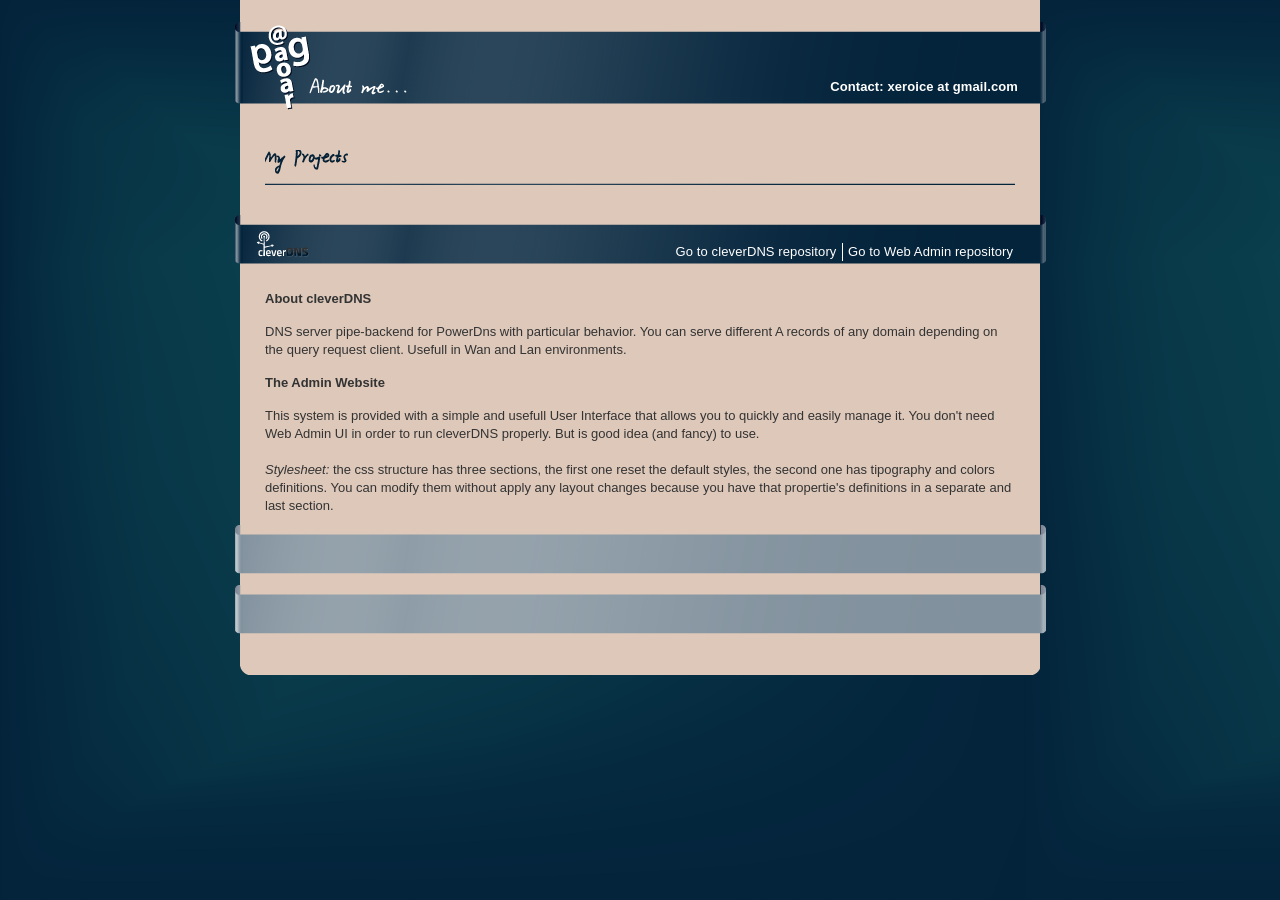
==== index.html @ efeb2358 "project descriptions changes again" ====
<!DOCTYPE html PUBLIC "-//W3C//DTD XHTML 1.0 Transitional//EN" "http://www.w3.org/TR/xhtml1/DTD/xhtml1-transitional.dtd">
<!-- saved from url=(0021)http://192.168.1.103/ -->
<HTML xmlns="http://www.w3.org/1999/xhtml" xml:lang="en" lang="en">
<HEAD>
<META http-equiv="Content-Type" content="text/html; charset=UTF-8">  <TITLE>gagoar home page</TITLE>
  <LINK href="styles/scaffold.css" media="screen" rel="stylesheet" type="text/css">
<LINK href="styles/styles.css" media="screen" rel="stylesheet" type="text/css">
  </HEAD>
  
<BODY>
<DIV id="wrapper">
<DIV class="cenefa"></DIV>
<DIV class="menu">
  <A href="#">Contact: xeroice at gmail.com</A>
</DIV>
<h1 class="title"></h1>
<div class="project">
	<DIV class="cenefa"></div>
	<DIV class="menu">
	  <A href="http://gagoar.github.com/CleverDNS">Go to cleverDNS repository</A>
	  <A href="http://gagoar.github.com/cleverDNS_WebAdmin">Go to Web Admin repository</A>
	</DIV>

	<h2>About cleverDNS</h2>

	<p>DNS server pipe-backend for PowerDns with particular behavior. You can serve different A records of any domain depending on the query request client. Usefull in Wan and Lan environments. </p>

	<h2>The Admin Website</h2>
	
	<p>This system is provided with a simple and usefull User Interface that allows you to quickly and easily manage it. You don't need Web Admin UI in order to run cleverDNS properly. But is good idea (and fancy) to use.<br><br>
	<em>Stylesheet:</em> the css structure has three sections, the first one reset the default styles, the second one has tipography and colors definitions. You can modify them without apply any layout changes because you have that propertie's definitions in a separate and last section.</p>

</div>
<div class="project disabled">
	<DIV class="cenefa"></div>
	<DIV class="menu">
	  <A href="#"></A>
	  <A href="#"></A>
	</DIV>
</div>
<div class="project disabled">
	<DIV class="cenefa"></div>
	<DIV class="menu">
	  <A href="#"></A>
	  <A href="#"></A>
	</DIV>
</div>
</DIV>
<div id="footer"></div>

</BODY>
</HTML>
---- styles/scaffold.css ----
body { background-color: #fff; color: #333; }

body, p, ol, ul, td {
  font-family: verdana, arial, helvetica, sans-serif;
  font-size:   13px;
  line-height: 18px;
}

pre {
  background-color: #eee;
  padding: 10px;
  font-size: 11px;
}

a { color: #000; }
a:visited { color: #666; }
a:hover { color: #fff; background-color:#000; }

.fieldWithErrors {
  padding: 2px;
  background-color: red;
  display: table;
}

#errorExplanation {
  width: 400px;
  border: 2px solid red;
  padding: 7px;
  padding-bottom: 12px;
  margin-bottom: 20px;
  background-color: #f0f0f0;
}

#errorExplanation h2 {
  text-align: left;
  font-weight: bold;
  padding: 5px 5px 5px 15px;
  font-size: 12px;
  margin: -7px;
  background-color: #c00;
  color: #fff;
}

#errorExplanation p {
  color: #333;
  margin-bottom: 0;
  padding: 5px;
}

#errorExplanation ul li {
  font-size: 12px;
  list-style: square;
}
---- styles/styles.css ----
/* ----------------------------------------------------
    
    cleverDNS

    Media: screen
    Versi�n: 0.1 (marzo 2010)
    
    Autor    
      Dori
      flavia.ibanez@gmail.com

/* ---------------------------------------------------
    Reseteo
------------------------------------------------------ */
html,body,div,span,
applet,object,iframe,
h1,h2,h3,h4,h5,h6,p,blockquote,pre,
a,abbr,acronym,address,big,cite,code,
del,dfn,font,img,ins,kbd,q,s,samp,
small,strike,sub,sup,tt,var,
dd,dl,dt,li,ol,ul,
fieldset,form,label,legend,
table,caption,tbody,tfoot,thead,tr,th,td {
    margin: 0;
    padding: 0;
    border: 0;
    font-weight: normal;
    font-style: normal;
    font-size: 100%;
    line-height: 18px;
    font-family: inherit;
    text-align: left;
    outline: none;
}
html, body {
    height: 100%;
}
table {
    border-collapse: collapse;
    border-spacing: 0;
}
a img, :link img, :visited img {
    border:none
}
q:before, q:after,
blockquote:before, blockquote:after {
    content: "";
}
/* ---------------------------------------------------
    Tipograf�as & Colores
------------------------------------------------------ */

body{
font-family: "Trebuchet MS", Arial, sans-serif;
font-size: 13px;
line-height: 15px;
color: #333;
background-color: #0d202e;
background: #0d202e url(images/bk2.png) left top repeat;
}

#wrapper{
background-color: #DDC8BA;
}

#footer p{
margin: 0px 30px;
text-align: center;
font-weight: bold;
}
.menu{
text-align: right;
}
.menu a{
text-decoration: none;
color: #fff;
border-left: 1px solid #fff;
font-weight: bold;
letter-spacing: 0.1px;
}
.project .menu a{
font-weight: normal;
}

.project .menu a:hover{
color:#053858;
}

.menu a:hover{
background: none;
color: #E2610A;}
	
	.menu a:first-child{
	border-left: none;}
h1{
font-size: 20px;
font-weight: bold;
color: #0d202e;
padding-bottom: 15px;
border-bottom: 2px solid #B54B02;}

h2{
font-weight: bold;
}

th{
border-bottom: 2px solid #04243C;}

th.actions{
text-align: right;}

tr{
vertical-align: middle;}
tr.row_alt{
background-color: #C6B4A8;}

.navi{
text-align: right;
border-top: 2px solid #B54B02;
}
.alert{
color:#B54B02;
font-weight: bold;
text-align: right; }

.show_domain p{
font-size: 13px;
}
.show_domain .show_domain_name{
font-size: 30px;
font-weight: bold;
}
#footer{
color: #E2610A;}
/* ---------------------------------------------------
    Estructura
------------------------------------------------------ */

#wrapper{
display: block;
position: relative;
width: 750px;
margin: 0 auto;
padding: 120px 25px 10px 25px;
}

/*primer dise�o de header*/
/*

#brand{
display: block;
position: absolute;
left: -23px;
top:20px;
width: 840px;
height: 95px;
background: transparent url(images/header.png) left top no-repeat;}

#menu{
display: block;
position: absolute;
width: 370px;
height: 15px;
left: 410px;
top:56px;
}
*/

/*Segundo dise�o de header descomentar y comentar las anteriores*/

.cenefa{
display: block;
position: absolute;
left: -5px;
top:20px;
width: 840px;
height: 90px;
background: transparent url(images/sprite.png) left top no-repeat;}

.menu{
display: block;
position: absolute;
width: 370px;
height: 15px;
left: 410px;
top:78px;
}

	.menu a{
	display: inline-block;
	position: relative;
	padding:0 2px 0 5px;
	}
h1{
margin-bottom: 30px;
margin-top: 30px;
clear: both;
}

h2{
margin: 15px 0;}

h1.title{
border: none;
height: 20px;
background: transparent url(images/sprite.png) -18px -152px no-repeat;}

.project{
display: block;
position: relative;
margin-bottom: 10px;
padding-top: 60px;
}

	.project .cenefa{
	background-position:left -176px;
	height:50px;
	left:-30px;
	top:0px;
	}
	.project.disabled{
	padding-top: 0px;
	height: 50px;
	}
	.project.disabled .cenefa{
	background-position:left -233px;
	}
	.project .menu{
	top:28px;
	left:380px;
	}
	.project p:first-child{
	margin-top: 50px;
	}

table{
width: 750px;
}
th{
font-weight: bold;
padding: 0px 5px;}

th.name, p.name{
width: 35%;}

th.enabled{
width: 15%;}

p.enabled{
width: 10%;}

th.ttl, p.ttl{
width: 10%;}

th.actions{
width: 10%;}

p.name, p.enabled, p.ttl{
float: left;
}

p.address, p.allow{
width: 35%;
float: left;}

p.enabled{
width: 15%;}
p.ttl{
width: 35%;
}

tr{
height: 25px;
}
td{
padding: 0px 10px;}

.record{
display: block;
position: relative;
float: left;
width: 100%;
height: 45px;
}

.record label{
margin-left: 20px;}

.record label:first-child{
margin-left: 0px;}

.record .remove	{
display: block;
position: relative;
float: left;
margin-top: 20px;
}

#domain_submit{
margin: 25px 0px;}

.navi{
display: block;
padding-top: 15px;
margin-top: 10px;
clear:both;}
 
.div_name, .div_ttl, .div_enabled{
display: block;
position: relative;
float: left;
height: 80px;
}

.div_name, .div_ttl{
width: 300px;}

.show_domain{
display: block;
position: relative;
margin: 30px 0px 40px;
height: 20px;
}
.show_domain .name{
width: 65%;}
.show_domain .ttl{
width: 20%;}

.reg_dir, .reg_allow{
display: block;
position: relative;
float: left;
line-height: 25px;
margin-right: 30px;
width: 200px;
}
.reg_allow{
margin-right: 100px;
}
.record_show .record{
float: none;
height: 25px;}

#footer{
display: block;
position: relative;
width: 800px;
height: 22px;
margin: 0 auto;
background: transparent url(images/sprite.png) -1px -356px no-repeat;
padding-top: 25px;
}
 
/*----- scaffold overwitten------*/

.fieldWithErrors {
background-color:transparent;
display:block;
padding:2px;
float: left;
}
.fieldWithErrors input{
border: 2px solid red;}

#errorExplanation {
width:730px;
}

#errorExplanation ul li{
list-style-position: inside;}

/*
.record .fieldWithErrors{
position: relative;
float: none;
margin-top: 0px;
}
*/
.div_address, .div_allow{
display: block;
position: relative;
float: left;
width: 300px;
}
.record .fieldWithErrors label

/*


.record .fieldWithErrors input{
margin-top: 17px; 
margin-left: -42px;
}

.record .fieldWithErrors .input_allow{margin-left: -100px;}
*/
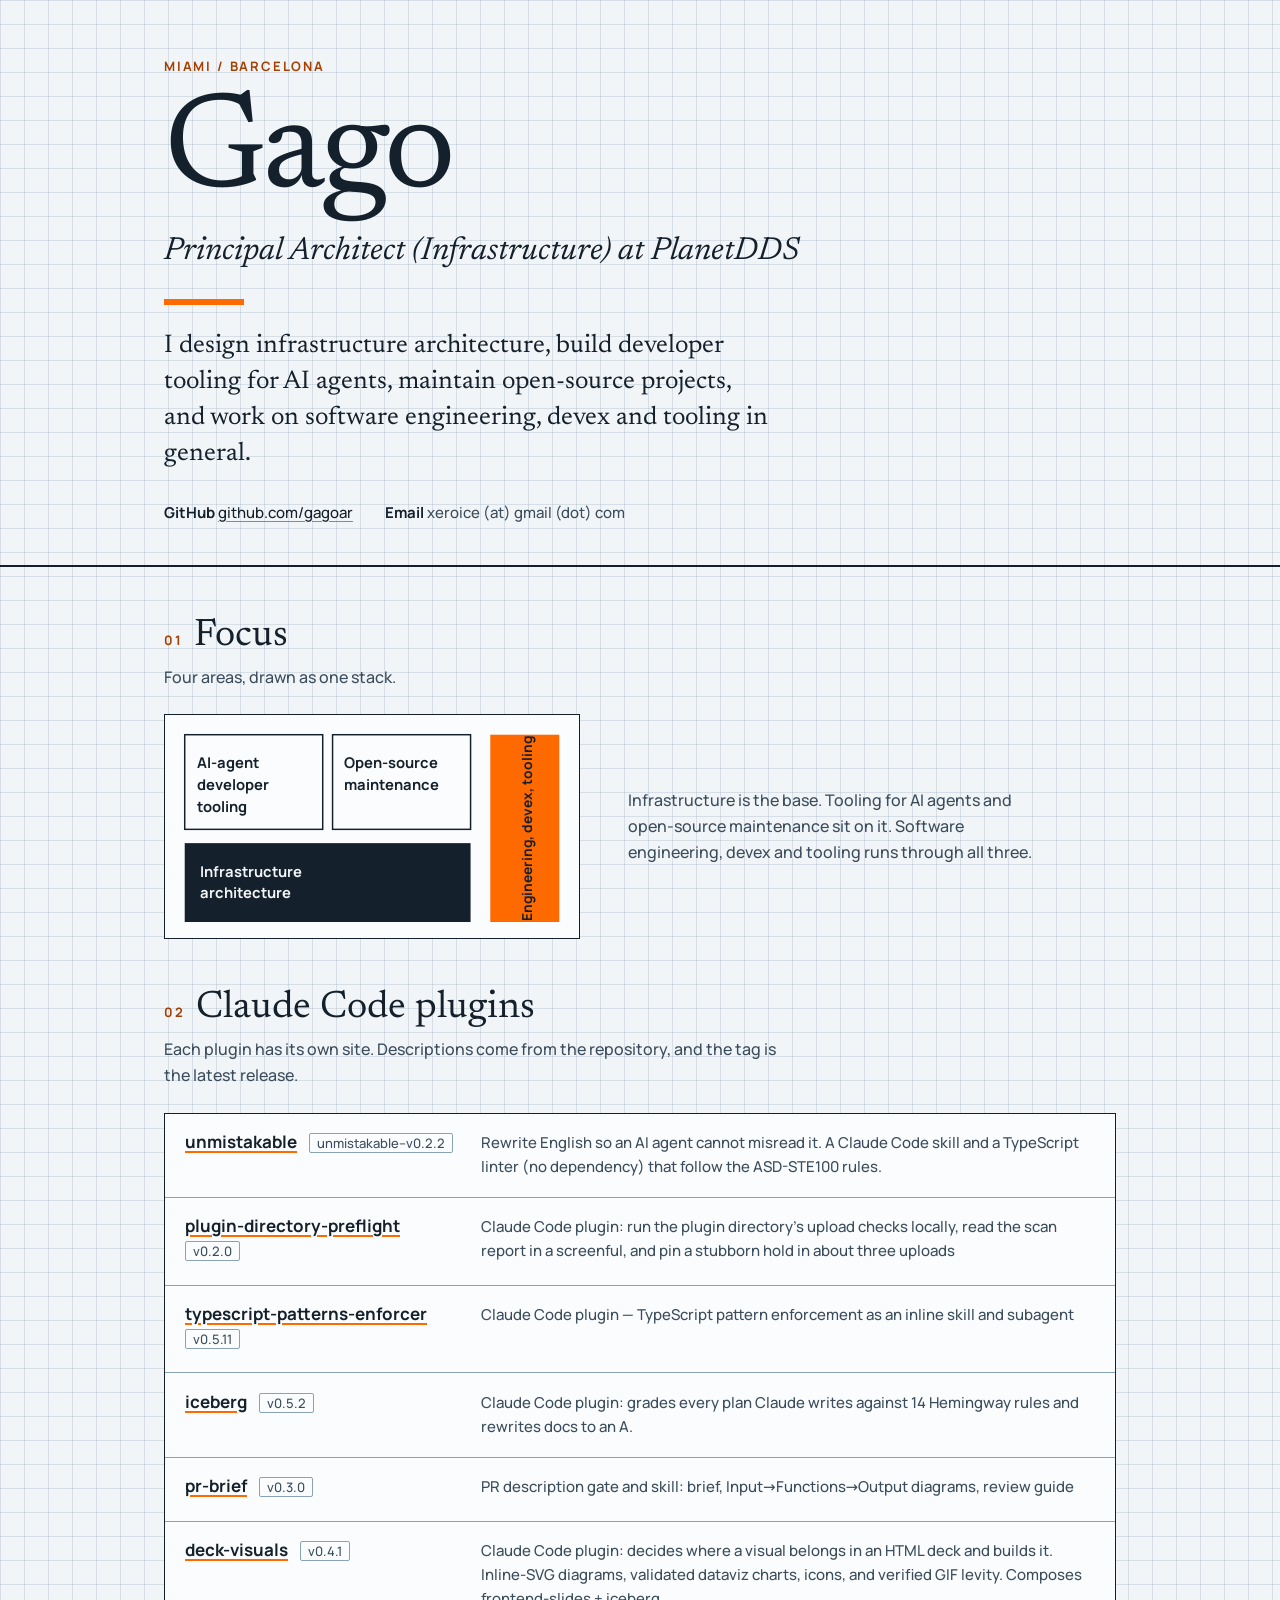
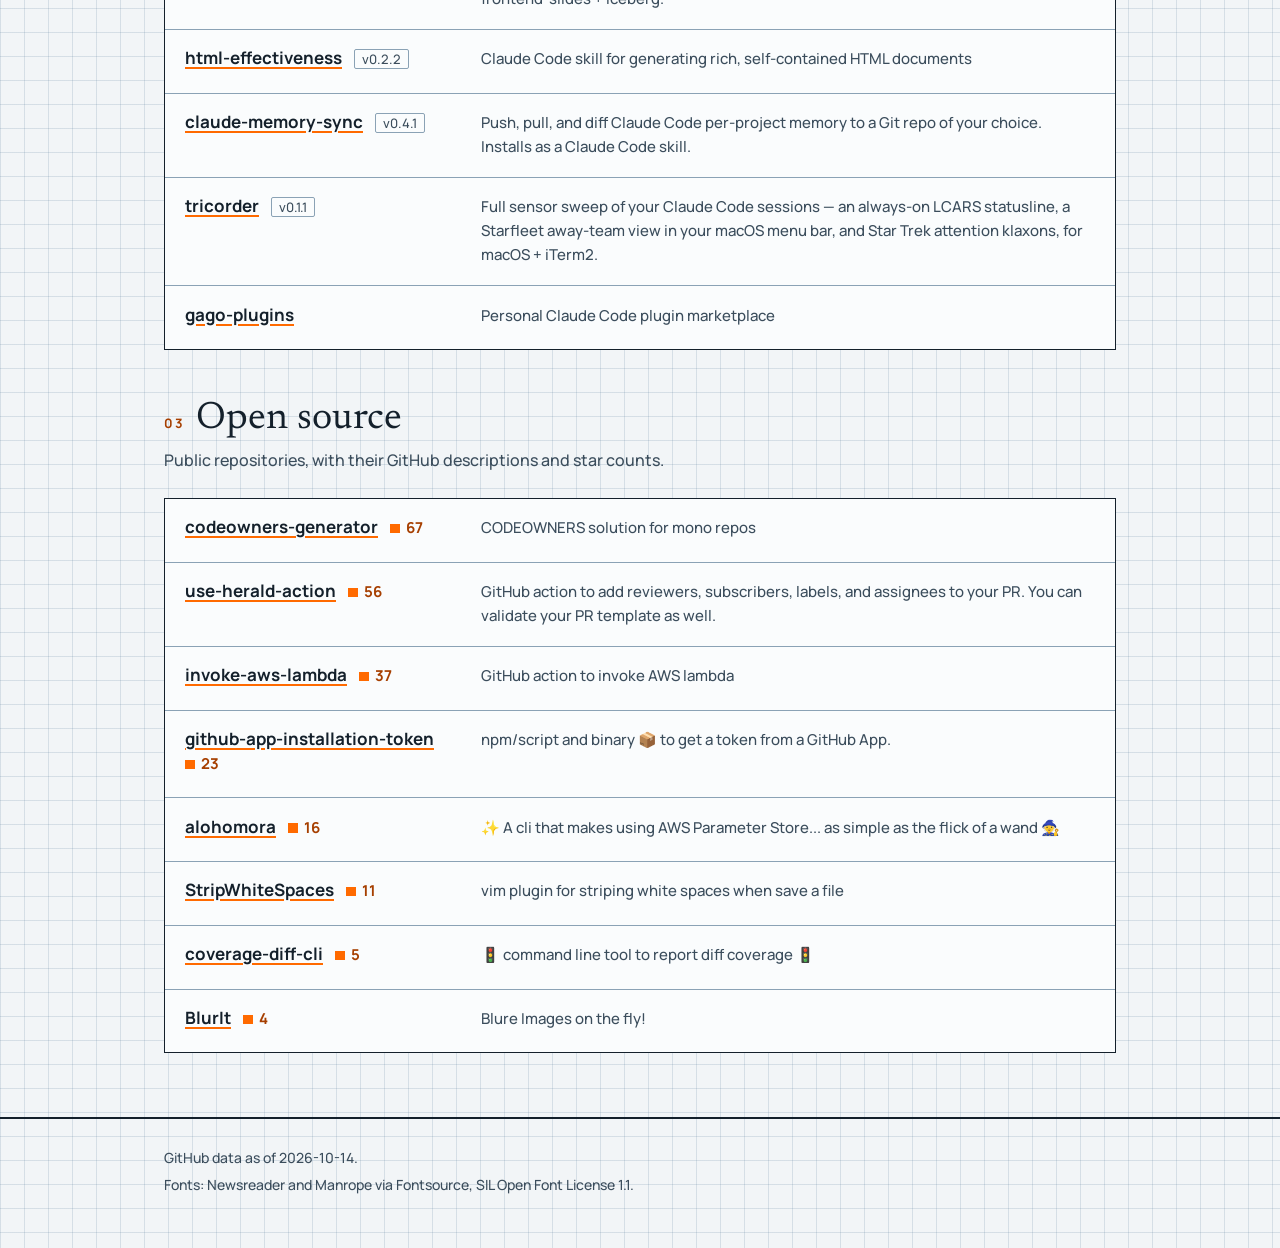
==== commit 1ea041b2: "Replace the 2010 page with a new personal site" ====
--- a/index.html
+++ b/index.html
@@ -1,52 +1,93 @@
-<!DOCTYPE html PUBLIC "-//W3C//DTD XHTML 1.0 Transitional//EN" "http://www.w3.org/TR/xhtml1/DTD/xhtml1-transitional.dtd">
-<!-- saved from url=(0021)http://192.168.1.103/ -->
-<HTML xmlns="http://www.w3.org/1999/xhtml" xml:lang="en" lang="en">
-<HEAD>
-<META http-equiv="Content-Type" content="text/html; charset=UTF-8">  <TITLE>gagoar home page</TITLE>
-  <LINK href="styles/scaffold.css" media="screen" rel="stylesheet" type="text/css">
-<LINK href="styles/styles.css" media="screen" rel="stylesheet" type="text/css">
-  </HEAD>
-  
-<BODY>
-<DIV id="wrapper">
-<DIV class="cenefa"></DIV>
-<DIV class="menu">
-  <A href="#">Contact: xeroice at gmail.com</A>
-</DIV>
-<h1 class="title"></h1>
-<div class="project">
-	<DIV class="cenefa"></div>
-	<DIV class="menu">
-	  <A href="http://gagoar.github.com/CleverDNS">Go to cleverDNS repository</A>
-	  <A href="http://gagoar.github.com/cleverDNS_WebAdmin">Go to Web Admin repository</A>
-	</DIV>
-
-	<h2>About cleverDNS</h2>
-
-	<p>DNS server pipe-backend for PowerDns with particular behavior. You can serve different A records of any domain depending on the query request client. Usefull in Wan and Lan environments. </p>
-
-	<h2>The Admin Website</h2>
-	
-	<p>This system is provided with a simple and usefull User Interface that allows you to quickly and easily manage it. You don't need Web Admin UI in order to run cleverDNS properly. But is good idea (and fancy) to use.<br><br>
-	<em>Stylesheet:</em> the css structure has three sections, the first one reset the default styles, the second one has tipography and colors definitions. You can modify them without apply any layout changes because you have that propertie's definitions in a separate and last section.</p>
-
-</div>
-<div class="project disabled">
-	<DIV class="cenefa"></div>
-	<DIV class="menu">
-	  <A href="#"></A>
-	  <A href="#"></A>
-	</DIV>
-</div>
-<div class="project disabled">
-	<DIV class="cenefa"></div>
-	<DIV class="menu">
-	  <A href="#"></A>
-	  <A href="#"></A>
-	</DIV>
-</div>
-</DIV>
-<div id="footer"></div>
-
-</BODY>
-</HTML>+<!doctype html>
+<html lang="en">
+<head>
+<meta charset="utf-8">
+<meta name="viewport" content="width=device-width, initial-scale=1">
+<title>Gago — Principal Architect (Infrastructure)</title>
+<meta name="description" content="Gago, Principal Architect (Infrastructure) at PlanetDDS. Infrastructure architecture, AI-agent developer tooling, open-source maintenance, and software engineering, devex and tooling.">
+<link rel="canonical" href="https://gagoar.github.io/">
+<meta property="og:type" content="website">
+<meta property="og:title" content="Gago — Principal Architect (Infrastructure)">
+<meta property="og:description" content="Infrastructure architecture, AI-agent developer tooling, open-source maintenance, and software engineering, devex and tooling.">
+<meta property="og:url" content="https://gagoar.github.io/">
+<meta property="og:image" content="https://gagoar.github.io/assets/og.png">
+<meta property="og:image:width" content="1200">
+<meta property="og:image:height" content="630">
+<meta property="og:image:alt" content="Gago, Principal Architect (Infrastructure), on a drafting-table grid with an orange rule.">
+<meta name="twitter:card" content="summary_large_image">
+<meta name="twitter:image" content="https://gagoar.github.io/assets/og.png">
+<link rel="preload" href="assets/fonts/newsreader-latin-400-normal.woff2" as="font" type="font/woff2" crossorigin>
+<link rel="stylesheet" href="assets/site.css">
+</head>
+<body>
+<a class="gg-skip" href="#main">Skip to content</a>
+<header class="gg-head"><div class="gg-wrap">
+<p class="gg-sheetno">Miami / Barcelona</p>
+<h1>Gago</h1>
+<p class="gg-role">Principal Architect (Infrastructure) at PlanetDDS</p>
+<span class="gg-rule" aria-hidden="true"></span>
+<p class="gg-focus">I design infrastructure architecture, build developer tooling for AI agents, maintain open-source projects, and work on software engineering, devex and tooling in general.</p>
+<ul class="gg-meta">
+<li><b>GitHub</b> <a href="https://github.com/gagoar">github.com/gagoar</a></li>
+<li><b>Email</b> xeroice (at) gmail (dot) com</li>
+</ul>
+</div></header>
+<main id="main"><div class="gg-wrap">
+<section aria-labelledby="focus">
+<h2 id="focus"><span class="gg-n">01</span>Focus</h2>
+<p class="gg-lede">Four areas, drawn as one stack.</p>
+<figure class="gg-diagram">
+<svg viewBox="0 110 420 226" role="img" aria-labelledby="gg-dt">
+<title id="gg-dt">Stack diagram. Infrastructure architecture is the base layer. AI-agent developer tooling and open-source maintenance sit above it. Software engineering, devex and tooling runs vertically through all of them.</title>
+<g font-family="Manrope,system-ui,sans-serif" font-size="15" font-weight="700" fill="#14202b">
+<rect x="20" y="240" width="290" height="80" fill="#14202b"/>
+<text x="36" y="274" fill="#f2f5f7">Infrastructure</text>
+<text x="36" y="296" fill="#f2f5f7">architecture</text>
+<rect x="20" y="130" width="140" height="96" fill="#fafcfd" stroke="#14202b" stroke-width="1.5"/>
+<text x="32" y="164">AI-agent</text><text x="32" y="186">developer</text><text x="32" y="208">tooling</text>
+<rect x="170" y="130" width="140" height="96" fill="#fafcfd" stroke="#14202b" stroke-width="1.5"/>
+<text x="182" y="164">Open-source</text><text x="182" y="186">maintenance</text>
+<rect x="330" y="130" width="70" height="190" fill="#ff6a00"/>
+<text transform="translate(372 225) rotate(-90)" text-anchor="middle" font-size="14">Engineering, devex, tooling</text>
+</g>
+</svg>
+<figcaption>Infrastructure is the base. Tooling for AI agents and open-source maintenance sit on it. Software engineering, devex and tooling runs through all three.</figcaption>
+</figure>
+</section>
+<section aria-labelledby="plugins">
+<h2 id="plugins"><span class="gg-n">02</span>Claude Code plugins</h2>
+<p class="gg-lede">Each plugin has its own site. Descriptions come from the repository, and the tag is the latest release.</p>
+<ul class="gg-list">
+<li class="gg-item"><h3><a href="https://gagoar.github.io/unmistakable/">unmistakable</a><span class="gg-tag">unmistakable--v0.2.2</span></h3><p>Rewrite English so an AI agent cannot misread it. A Claude Code skill and a TypeScript linter (no dependency) that follow the ASD-STE100 rules.</p></li>
+<li class="gg-item"><h3><a href="https://gagoar.github.io/plugin-directory-preflight/">plugin-directory-preflight</a><span class="gg-tag">v0.2.0</span></h3><p>Claude Code plugin: run the plugin directory&#x27;s upload checks locally, read the scan report in a screenful, and pin a stubborn hold in about three uploads</p></li>
+<li class="gg-item"><h3><a href="https://gagoar.github.io/typescript-patterns-enforcer/">typescript-patterns-enforcer</a><span class="gg-tag">v0.5.11</span></h3><p>Claude Code plugin — TypeScript pattern enforcement as an inline skill and subagent</p></li>
+<li class="gg-item"><h3><a href="https://gagoar.github.io/iceberg/">iceberg</a><span class="gg-tag">v0.5.2</span></h3><p>Claude Code plugin: grades every plan Claude writes against 14 Hemingway rules and rewrites docs to an A.</p></li>
+<li class="gg-item"><h3><a href="https://gagoar.github.io/pr-brief/">pr-brief</a><span class="gg-tag">v0.3.0</span></h3><p>PR description gate and skill: brief, Input→Functions→Output diagrams, review guide</p></li>
+<li class="gg-item"><h3><a href="https://gagoar.github.io/deck-visuals/">deck-visuals</a><span class="gg-tag">v0.4.1</span></h3><p>Claude Code plugin: decides where a visual belongs in an HTML deck and builds it. Inline-SVG diagrams, validated dataviz charts, icons, and verified GIF levity. Composes frontend-slides + iceberg.</p></li>
+<li class="gg-item"><h3><a href="https://gagoar.github.io/html-effectiveness/">html-effectiveness</a><span class="gg-tag">v0.2.2</span></h3><p>Claude Code skill for generating rich, self-contained HTML documents</p></li>
+<li class="gg-item"><h3><a href="https://gagoar.github.io/claude-memory-sync/">claude-memory-sync</a><span class="gg-tag">v0.4.1</span></h3><p>Push, pull, and diff Claude Code per-project memory to a Git repo of your choice. Installs as a Claude Code skill.</p></li>
+<li class="gg-item"><h3><a href="https://gagoar.github.io/tricorder/">tricorder</a><span class="gg-tag">v0.1.1</span></h3><p>Full sensor sweep of your Claude Code sessions — an always-on LCARS statusline, a Starfleet away-team view in your macOS menu bar, and Star Trek attention klaxons, for macOS + iTerm2.</p></li>
+<li class="gg-item"><h3><a href="https://gagoar.github.io/gago-plugins/">gago-plugins</a></h3><p>Personal Claude Code plugin marketplace</p></li>
+</ul>
+</section>
+<section aria-labelledby="oss">
+<h2 id="oss"><span class="gg-n">03</span>Open source</h2>
+<p class="gg-lede">Public repositories, with their GitHub descriptions and star counts.</p>
+<ul class="gg-list">
+<li class="gg-item"><h3><a href="https://gagoar.github.io/codeowners-generator/">codeowners-generator</a><span class="gg-stars">67<span class="gg-sr"> stars</span></span></h3><p>CODEOWNERS solution for mono repos</p></li>
+<li class="gg-item"><h3><a href="https://gagoar.github.io/use-herald-action/">use-herald-action</a><span class="gg-stars">56<span class="gg-sr"> stars</span></span></h3><p>GitHub action to add reviewers, subscribers, labels, and assignees to your PR.  You can validate your PR template as well.</p></li>
+<li class="gg-item"><h3><a href="https://github.com/gagoar/invoke-aws-lambda">invoke-aws-lambda</a><span class="gg-stars">37<span class="gg-sr"> stars</span></span></h3><p>GitHub action to invoke AWS lambda</p></li>
+<li class="gg-item"><h3><a href="https://github.com/gagoar/github-app-installation-token">github-app-installation-token</a><span class="gg-stars">23<span class="gg-sr"> stars</span></span></h3><p>npm/script and binary 📦  to get a token from a GitHub App.</p></li>
+<li class="gg-item"><h3><a href="https://github.com/gagoar/alohomora">alohomora</a><span class="gg-stars">16<span class="gg-sr"> stars</span></span></h3><p>✨ A cli that makes using AWS Parameter Store... as simple as the flick of a wand 🧙</p></li>
+<li class="gg-item"><h3><a href="https://github.com/gagoar/StripWhiteSpaces">StripWhiteSpaces</a><span class="gg-stars">11<span class="gg-sr"> stars</span></span></h3><p>vim plugin for striping white spaces when save a file</p></li>
+<li class="gg-item"><h3><a href="https://github.com/gagoar/coverage-diff-cli">coverage-diff-cli</a><span class="gg-stars">5<span class="gg-sr"> stars</span></span></h3><p>🚦 command line tool to report diff coverage 🚦</p></li>
+<li class="gg-item"><h3><a href="https://gagoar.github.io/BlurIt/">BlurIt</a><span class="gg-stars">4<span class="gg-sr"> stars</span></span></h3><p>Blure Images on the fly!</p></li>
+</ul>
+</section>
+</div></main>
+<footer class="gg-foot"><div class="gg-wrap">
+<p>GitHub data as of 2026-10-14.</p>
+<p>Fonts: Newsreader and Manrope via Fontsource, SIL Open Font License 1.1.</p>
+</div></footer>
+</body>
+</html>
--- a/assets/site.css
+++ b/assets/site.css
@@ -0,0 +1,69 @@
+@font-face{font-family:"Newsreader";font-style:normal;font-weight:400;font-display:swap;src:url(fonts/newsreader-latin-400-normal.woff2) format("woff2")}
+@font-face{font-family:"Newsreader";font-style:italic;font-weight:400;font-display:swap;src:url(fonts/newsreader-latin-400-italic.woff2) format("woff2")}
+@font-face{font-family:"Manrope";font-style:normal;font-weight:500;font-display:swap;src:url(fonts/manrope-latin-500-normal.woff2) format("woff2")}
+@font-face{font-family:"Manrope";font-style:normal;font-weight:700;font-display:swap;src:url(fonts/manrope-latin-700-normal.woff2) format("woff2")}
+
+:root{
+  --gg-paper:#f2f5f7;
+  --gg-sheet:#fafcfd;
+  --gg-ink:#14202b;
+  --gg-ink-2:#3b4d5c;
+  --gg-steel:#8aa2b5;
+  --gg-grid:rgba(112,144,168,.22);
+  --gg-orange:#ff6a00;
+  --gg-orange-ink:#a63f00;
+  --gg-display:"Newsreader",Georgia,"Times New Roman",serif;
+  --gg-ui:"Manrope",system-ui,-apple-system,"Segoe UI",sans-serif;
+}
+*{box-sizing:border-box}
+html{-webkit-text-size-adjust:100%}
+body{
+  margin:0;color:var(--gg-ink);font:500 1rem/1.6 var(--gg-ui);
+  background-color:var(--gg-paper);
+  background-image:
+    linear-gradient(var(--gg-grid) 1px,transparent 1px),
+    linear-gradient(90deg,var(--gg-grid) 1px,transparent 1px);
+  background-size:24px 24px;
+}
+a{color:var(--gg-ink);text-decoration-thickness:1px;text-underline-offset:3px;text-decoration-color:var(--gg-orange)}
+a:hover{color:var(--gg-orange-ink)}
+:focus-visible{outline:3px solid var(--gg-ink);outline-offset:3px;box-shadow:0 0 0 6px var(--gg-orange)}
+.gg-skip{position:absolute;left:-999px;top:0;background:var(--gg-ink);color:var(--gg-paper);padding:.6rem 1rem;z-index:9}
+.gg-skip:focus{left:0}
+
+.gg-wrap{max-width:62rem;margin:0 auto;padding:0 1.25rem}
+.gg-head{padding:3.5rem 0 2.5rem;border-bottom:2px solid var(--gg-ink)}
+.gg-sheetno{font-size:.8125rem;letter-spacing:.14em;text-transform:uppercase;font-weight:700;color:var(--gg-orange-ink);margin:0 0 1rem}
+h1{font:400 clamp(4rem,14vw,8.5rem)/.9 var(--gg-display);margin:0;letter-spacing:-.02em}
+.gg-role{font:italic 400 clamp(1.35rem,3.6vw,2rem)/1.25 var(--gg-display);margin:1rem 0 0;color:var(--gg-ink)}
+.gg-rule{display:block;width:5rem;height:6px;background:var(--gg-orange);margin:1.75rem 0 1.5rem}
+.gg-focus{font:400 clamp(1.2rem,2.6vw,1.6rem)/1.4 var(--gg-display);max-width:38rem;margin:0}
+.gg-meta{display:flex;flex-wrap:wrap;gap:.4rem 2rem;margin:1.75rem 0 0;padding:0;list-style:none;font-size:.9375rem;color:var(--gg-ink-2)}
+.gg-meta b{color:var(--gg-ink)}
+
+section{padding:3rem 0 0}
+h2{font:400 clamp(1.75rem,4vw,2.4rem)/1.1 var(--gg-display);margin:0 0 .5rem;display:flex;align-items:baseline;gap:.75rem}
+h2 .gg-n{font:700 .8125rem var(--gg-ui);letter-spacing:.12em;color:var(--gg-orange-ink)}
+.gg-lede{margin:0 0 1.5rem;color:var(--gg-ink-2);max-width:40rem}
+
+.gg-diagram{margin:0;display:grid;gap:1.5rem 3rem;grid-template-columns:1fr;align-items:center}
+.gg-diagram svg{width:100%;max-width:26rem;height:auto;background:var(--gg-sheet);border:1.5px solid var(--gg-ink)}
+.gg-diagram figcaption{color:var(--gg-ink-2);max-width:26rem}
+@media(min-width:760px){.gg-diagram{grid-template-columns:26rem 1fr}}
+
+.gg-list{list-style:none;margin:0;padding:0;display:grid;gap:0;border:1.5px solid var(--gg-ink);background:var(--gg-sheet)}
+.gg-item{padding:1.1rem 1.25rem;border-top:1px solid var(--gg-steel);display:grid;gap:.35rem 1.5rem;grid-template-columns:1fr}
+.gg-item:first-child{border-top:0}
+.gg-item h3{font:700 1.0625rem/1.3 var(--gg-ui);margin:0;display:flex;flex-wrap:wrap;gap:.25rem .75rem;align-items:baseline}
+.gg-item h3 a{text-decoration-thickness:2px}
+.gg-tag{font:500 .8125rem var(--gg-ui);color:var(--gg-ink-2);border:1px solid var(--gg-steel);padding:0 .45rem;border-radius:2px;white-space:nowrap}
+.gg-item p{margin:0;color:var(--gg-ink-2);font-size:.9375rem;overflow-wrap:anywhere}
+.gg-stars{font-weight:700;color:var(--gg-orange-ink);font-size:.9375rem;white-space:nowrap}
+.gg-stars::before{content:"";display:inline-block;width:.6rem;height:.6rem;background:var(--gg-orange);margin-right:.4rem}
+@media(min-width:760px){.gg-item{grid-template-columns:17rem 1fr}.gg-item h3{grid-column:1}.gg-item p{grid-column:2;grid-row:1 / span 2}}
+
+.gg-foot{margin-top:4rem;padding:1.5rem 0 3rem;border-top:2px solid var(--gg-ink);font-size:.875rem;color:var(--gg-ink-2)}
+.gg-foot p{margin:.25rem 0}
+.gg-foot a{color:var(--gg-ink)}
+@media(prefers-reduced-motion:reduce){*{animation:none!important;transition:none!important;scroll-behavior:auto!important}}
+.gg-sr{position:absolute;width:1px;height:1px;overflow:hidden;clip:rect(0 0 0 0);white-space:nowrap}
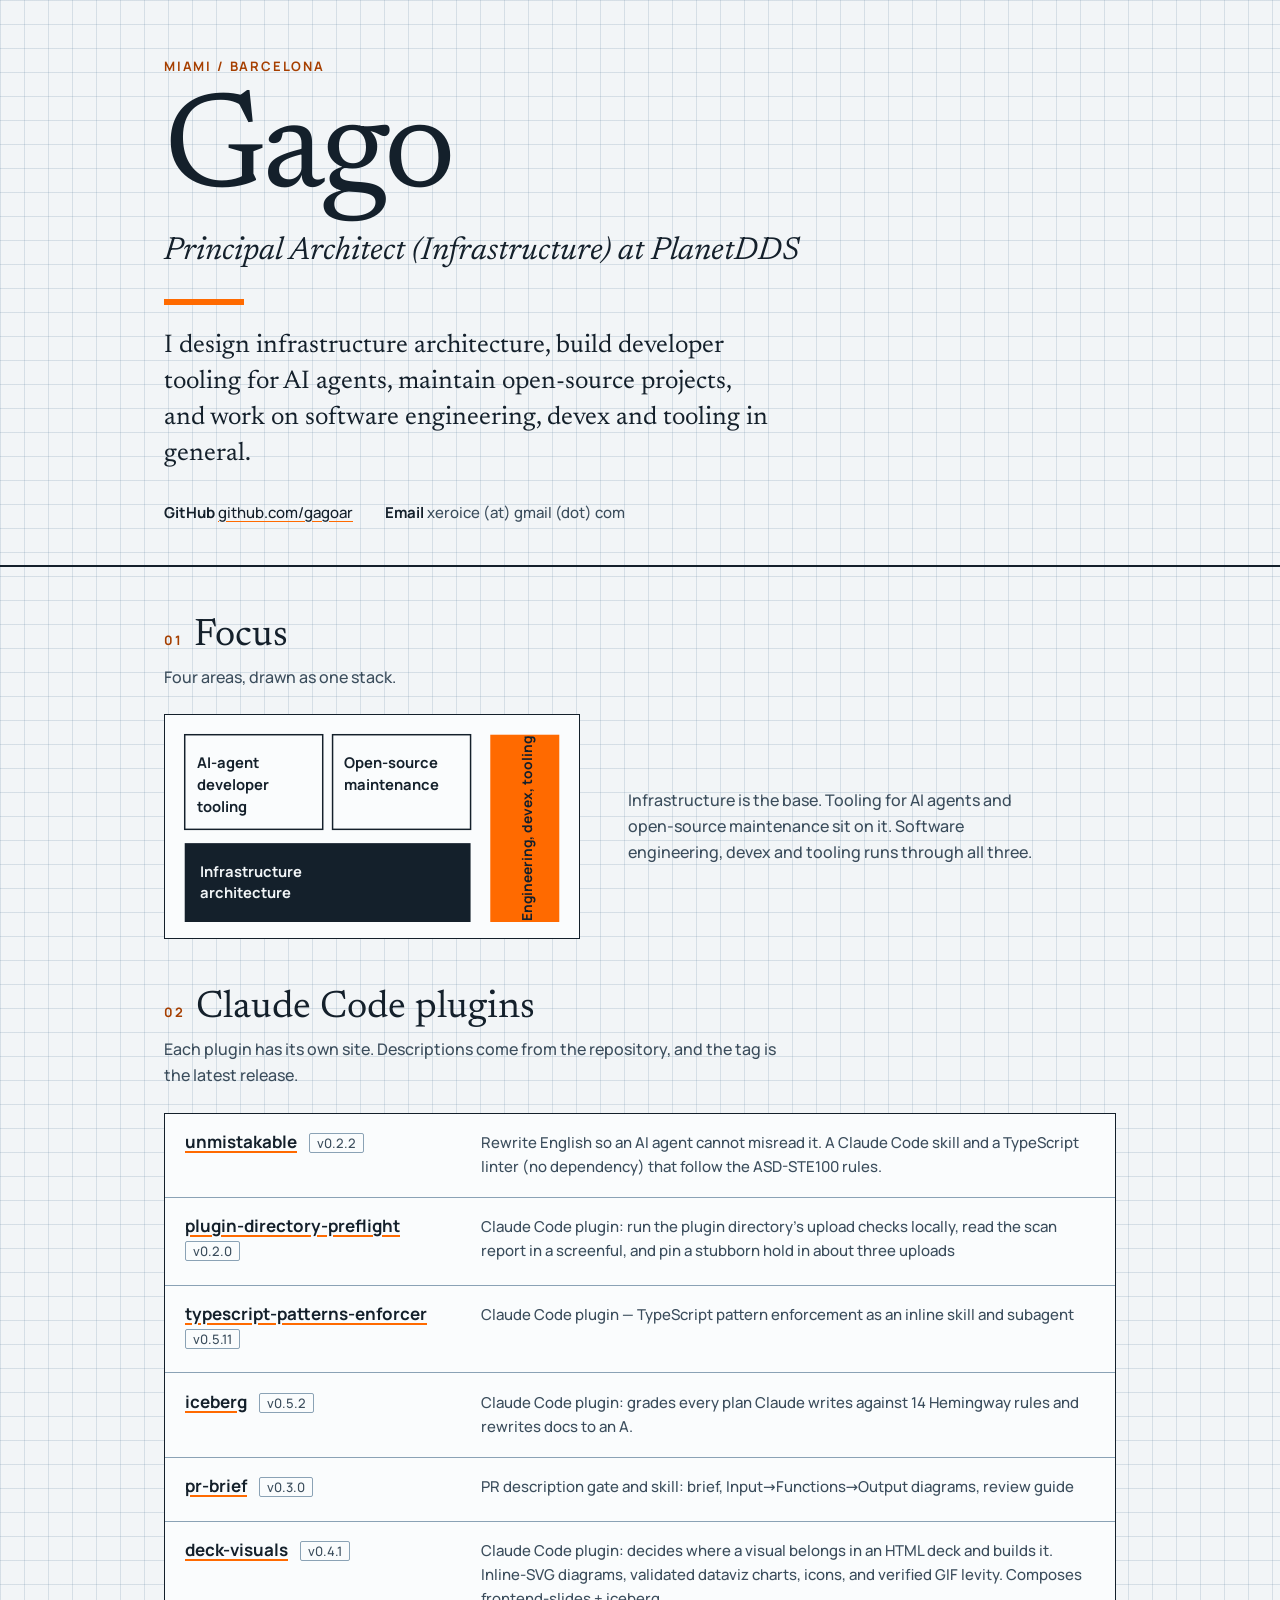
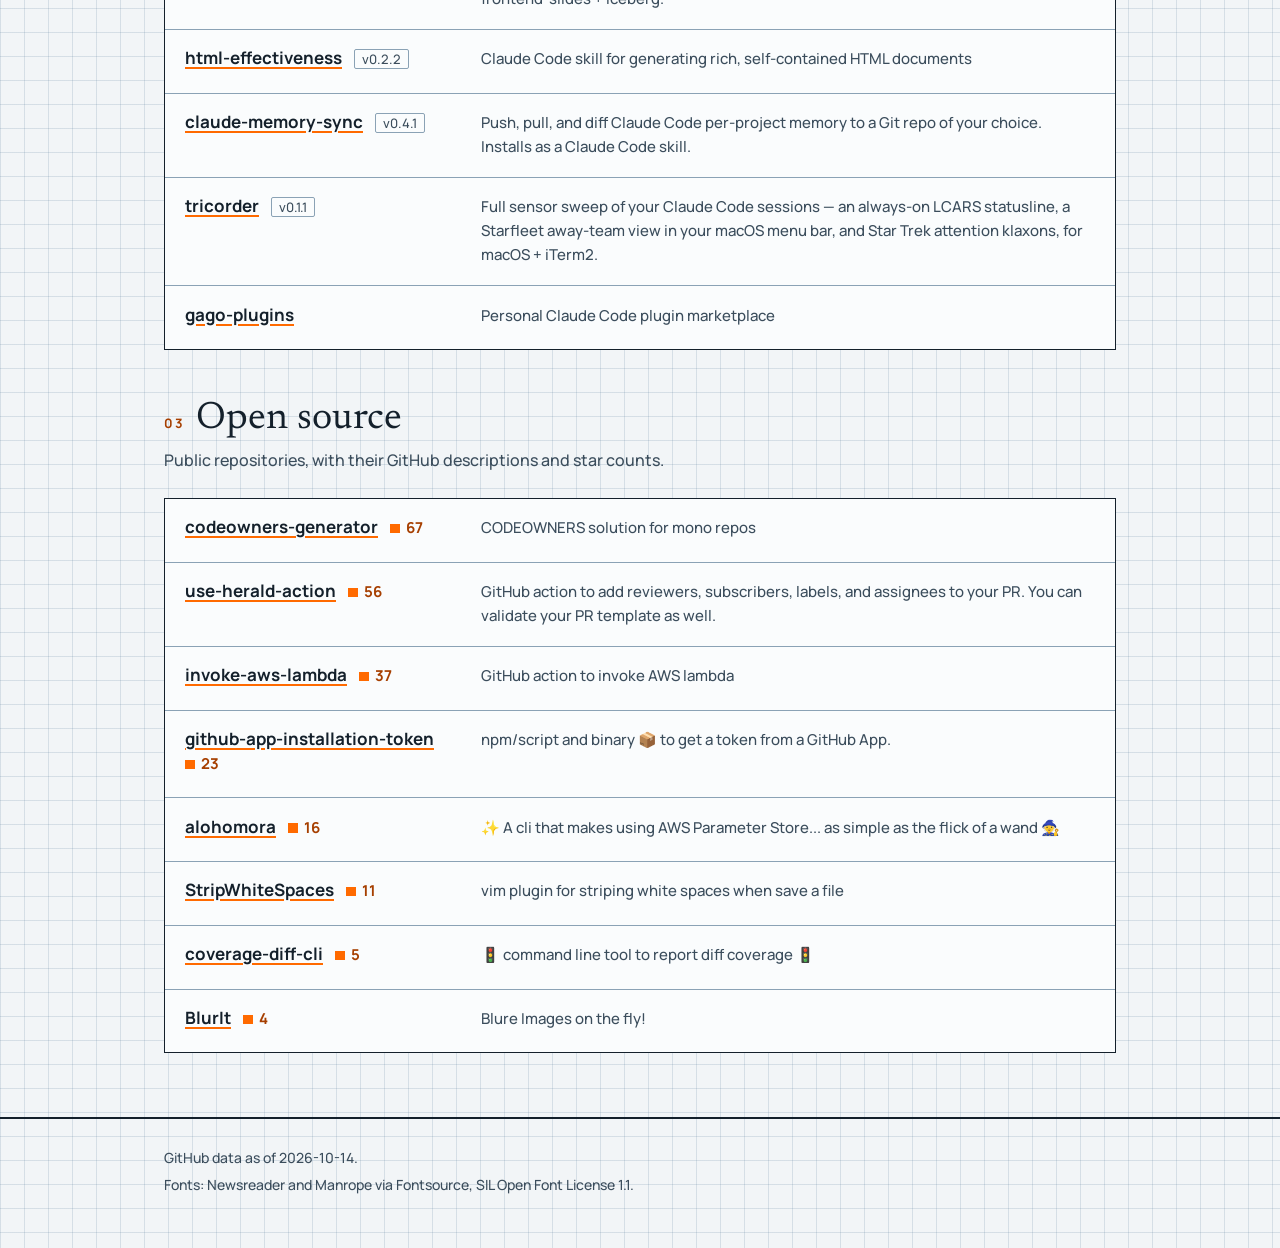
==== commit 82eaf2fc: "Show the unmistakable release as v0.2.2" ====
--- a/index.html
+++ b/index.html
@@ -58,7 +58,7 @@
 <h2 id="plugins"><span class="gg-n">02</span>Claude Code plugins</h2>
 <p class="gg-lede">Each plugin has its own site. Descriptions come from the repository, and the tag is the latest release.</p>
 <ul class="gg-list">
-<li class="gg-item"><h3><a href="https://gagoar.github.io/unmistakable/">unmistakable</a><span class="gg-tag">unmistakable--v0.2.2</span></h3><p>Rewrite English so an AI agent cannot misread it. A Claude Code skill and a TypeScript linter (no dependency) that follow the ASD-STE100 rules.</p></li>
+<li class="gg-item"><h3><a href="https://gagoar.github.io/unmistakable/">unmistakable</a><span class="gg-tag">v0.2.2</span></h3><p>Rewrite English so an AI agent cannot misread it. A Claude Code skill and a TypeScript linter (no dependency) that follow the ASD-STE100 rules.</p></li>
 <li class="gg-item"><h3><a href="https://gagoar.github.io/plugin-directory-preflight/">plugin-directory-preflight</a><span class="gg-tag">v0.2.0</span></h3><p>Claude Code plugin: run the plugin directory&#x27;s upload checks locally, read the scan report in a screenful, and pin a stubborn hold in about three uploads</p></li>
 <li class="gg-item"><h3><a href="https://gagoar.github.io/typescript-patterns-enforcer/">typescript-patterns-enforcer</a><span class="gg-tag">v0.5.11</span></h3><p>Claude Code plugin — TypeScript pattern enforcement as an inline skill and subagent</p></li>
 <li class="gg-item"><h3><a href="https://gagoar.github.io/iceberg/">iceberg</a><span class="gg-tag">v0.5.2</span></h3><p>Claude Code plugin: grades every plan Claude writes against 14 Hemingway rules and rewrites docs to an A.</p></li>
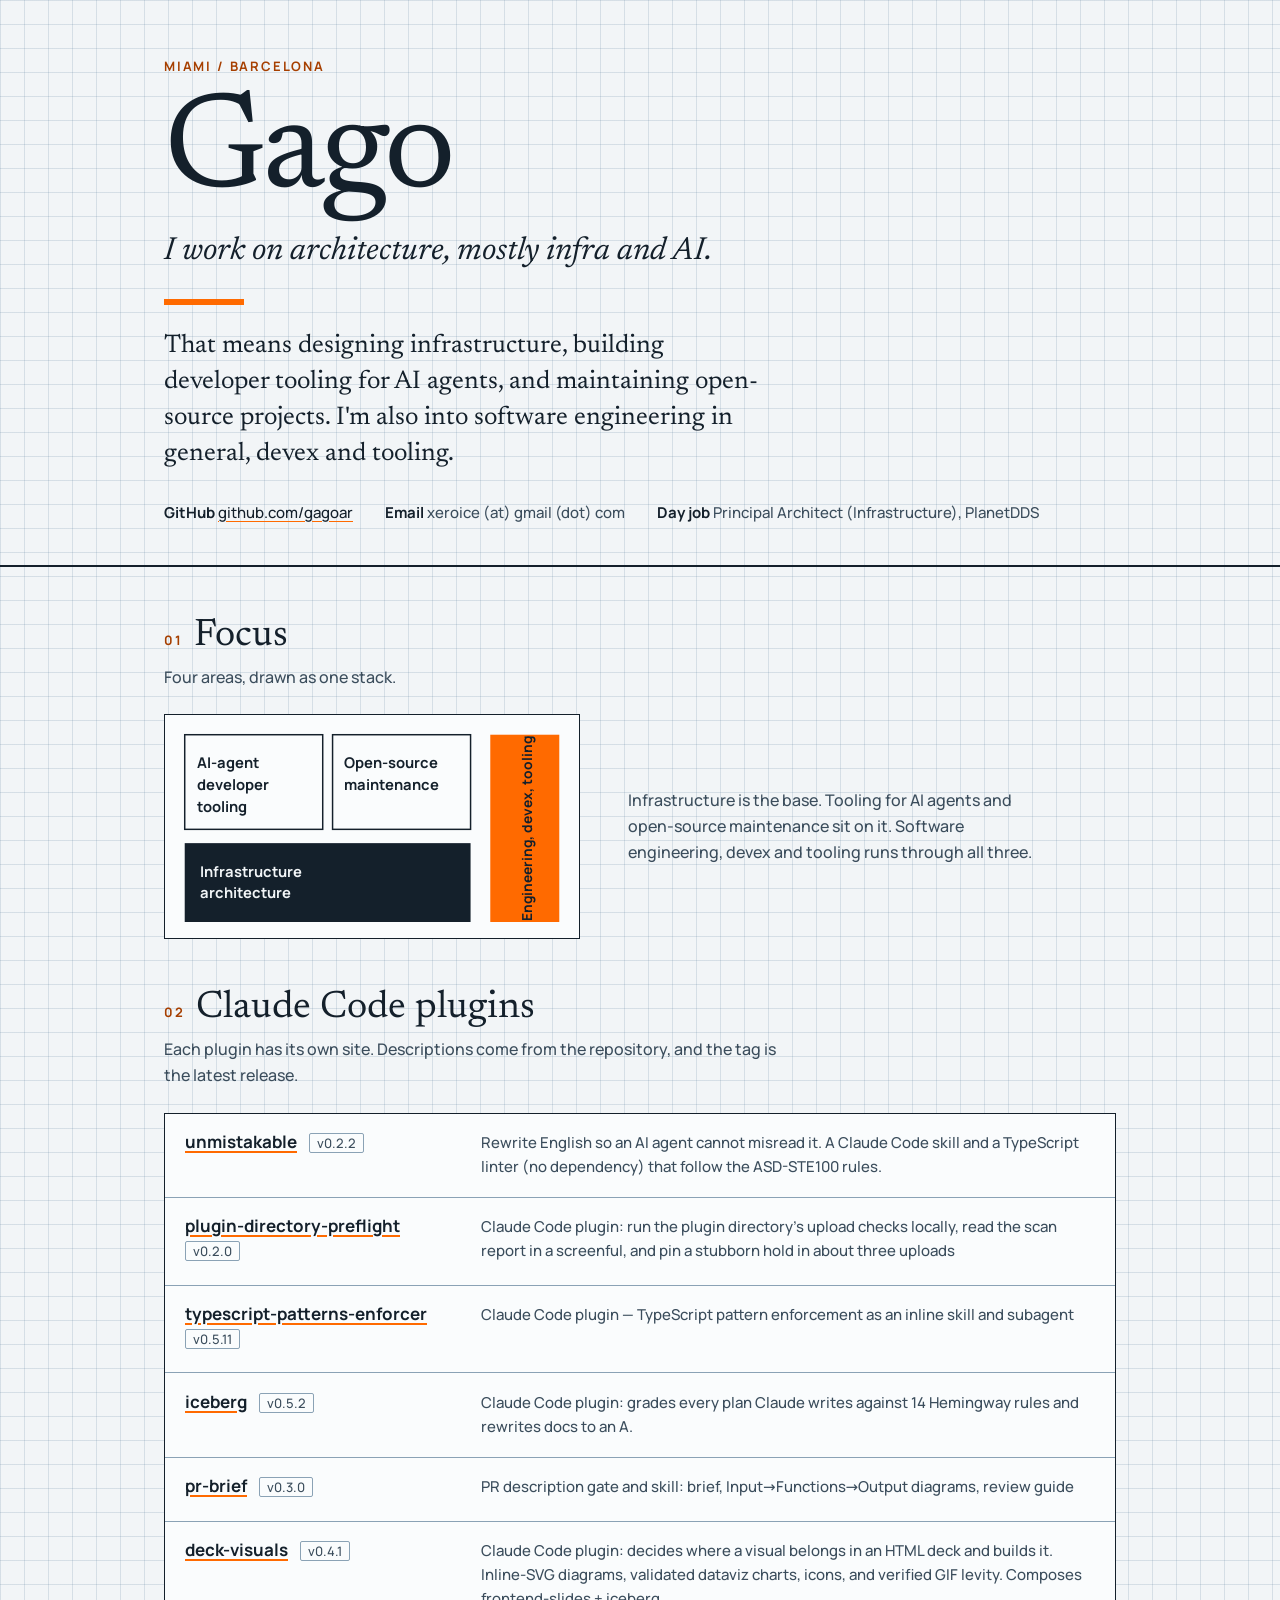
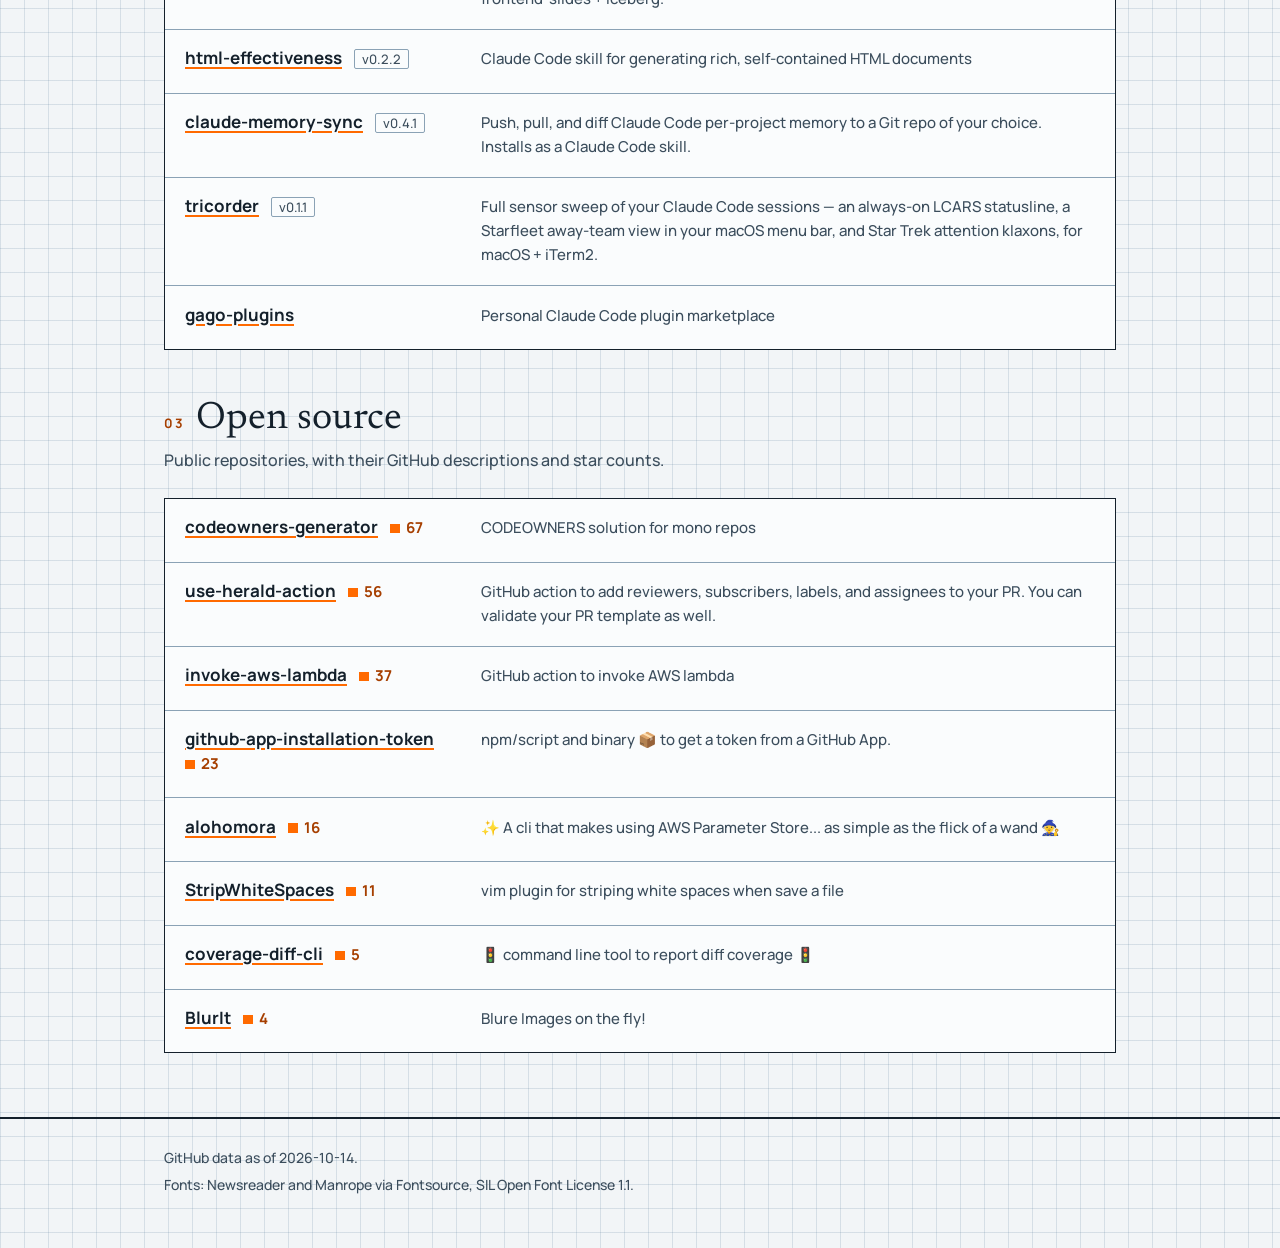
==== commit 7baaf310: "Lead with what I do, not the title" ====
--- a/index.html
+++ b/index.html
@@ -3,17 +3,17 @@
 <head>
 <meta charset="utf-8">
 <meta name="viewport" content="width=device-width, initial-scale=1">
-<title>Gago — Principal Architect (Infrastructure)</title>
-<meta name="description" content="Gago, Principal Architect (Infrastructure) at PlanetDDS. Infrastructure architecture, AI-agent developer tooling, open-source maintenance, and software engineering, devex and tooling.">
+<title>Gago — architecture, infra and AI</title>
+<meta name="description" content="Gago works on architecture, mostly infrastructure and AI: infrastructure design, developer tooling for AI agents, open-source maintenance, and software engineering in general.">
 <link rel="canonical" href="https://gagoar.github.io/">
 <meta property="og:type" content="website">
-<meta property="og:title" content="Gago — Principal Architect (Infrastructure)">
+<meta property="og:title" content="Gago — architecture, infra and AI">
 <meta property="og:description" content="Infrastructure architecture, AI-agent developer tooling, open-source maintenance, and software engineering, devex and tooling.">
 <meta property="og:url" content="https://gagoar.github.io/">
 <meta property="og:image" content="https://gagoar.github.io/assets/og.png">
 <meta property="og:image:width" content="1200">
 <meta property="og:image:height" content="630">
-<meta property="og:image:alt" content="Gago, Principal Architect (Infrastructure), on a drafting-table grid with an orange rule.">
+<meta property="og:image:alt" content="Gago: I work on architecture, mostly infra and AI. On a drafting-table grid with an orange rule.">
 <meta name="twitter:card" content="summary_large_image">
 <meta name="twitter:image" content="https://gagoar.github.io/assets/og.png">
 <link rel="preload" href="assets/fonts/newsreader-latin-400-normal.woff2" as="font" type="font/woff2" crossorigin>
@@ -24,12 +24,13 @@
 <header class="gg-head"><div class="gg-wrap">
 <p class="gg-sheetno">Miami / Barcelona</p>
 <h1>Gago</h1>
-<p class="gg-role">Principal Architect (Infrastructure) at PlanetDDS</p>
+<p class="gg-role">I work on architecture, mostly infra and AI.</p>
 <span class="gg-rule" aria-hidden="true"></span>
-<p class="gg-focus">I design infrastructure architecture, build developer tooling for AI agents, maintain open-source projects, and work on software engineering, devex and tooling in general.</p>
+<p class="gg-focus">That means designing infrastructure, building developer tooling for AI agents, and maintaining open-source projects. I'm also into software engineering in general, devex and tooling.</p>
 <ul class="gg-meta">
 <li><b>GitHub</b> <a href="https://github.com/gagoar">github.com/gagoar</a></li>
 <li><b>Email</b> xeroice (at) gmail (dot) com</li>
+<li><b>Day job</b> Principal Architect (Infrastructure), PlanetDDS</li>
 </ul>
 </div></header>
 <main id="main"><div class="gg-wrap">
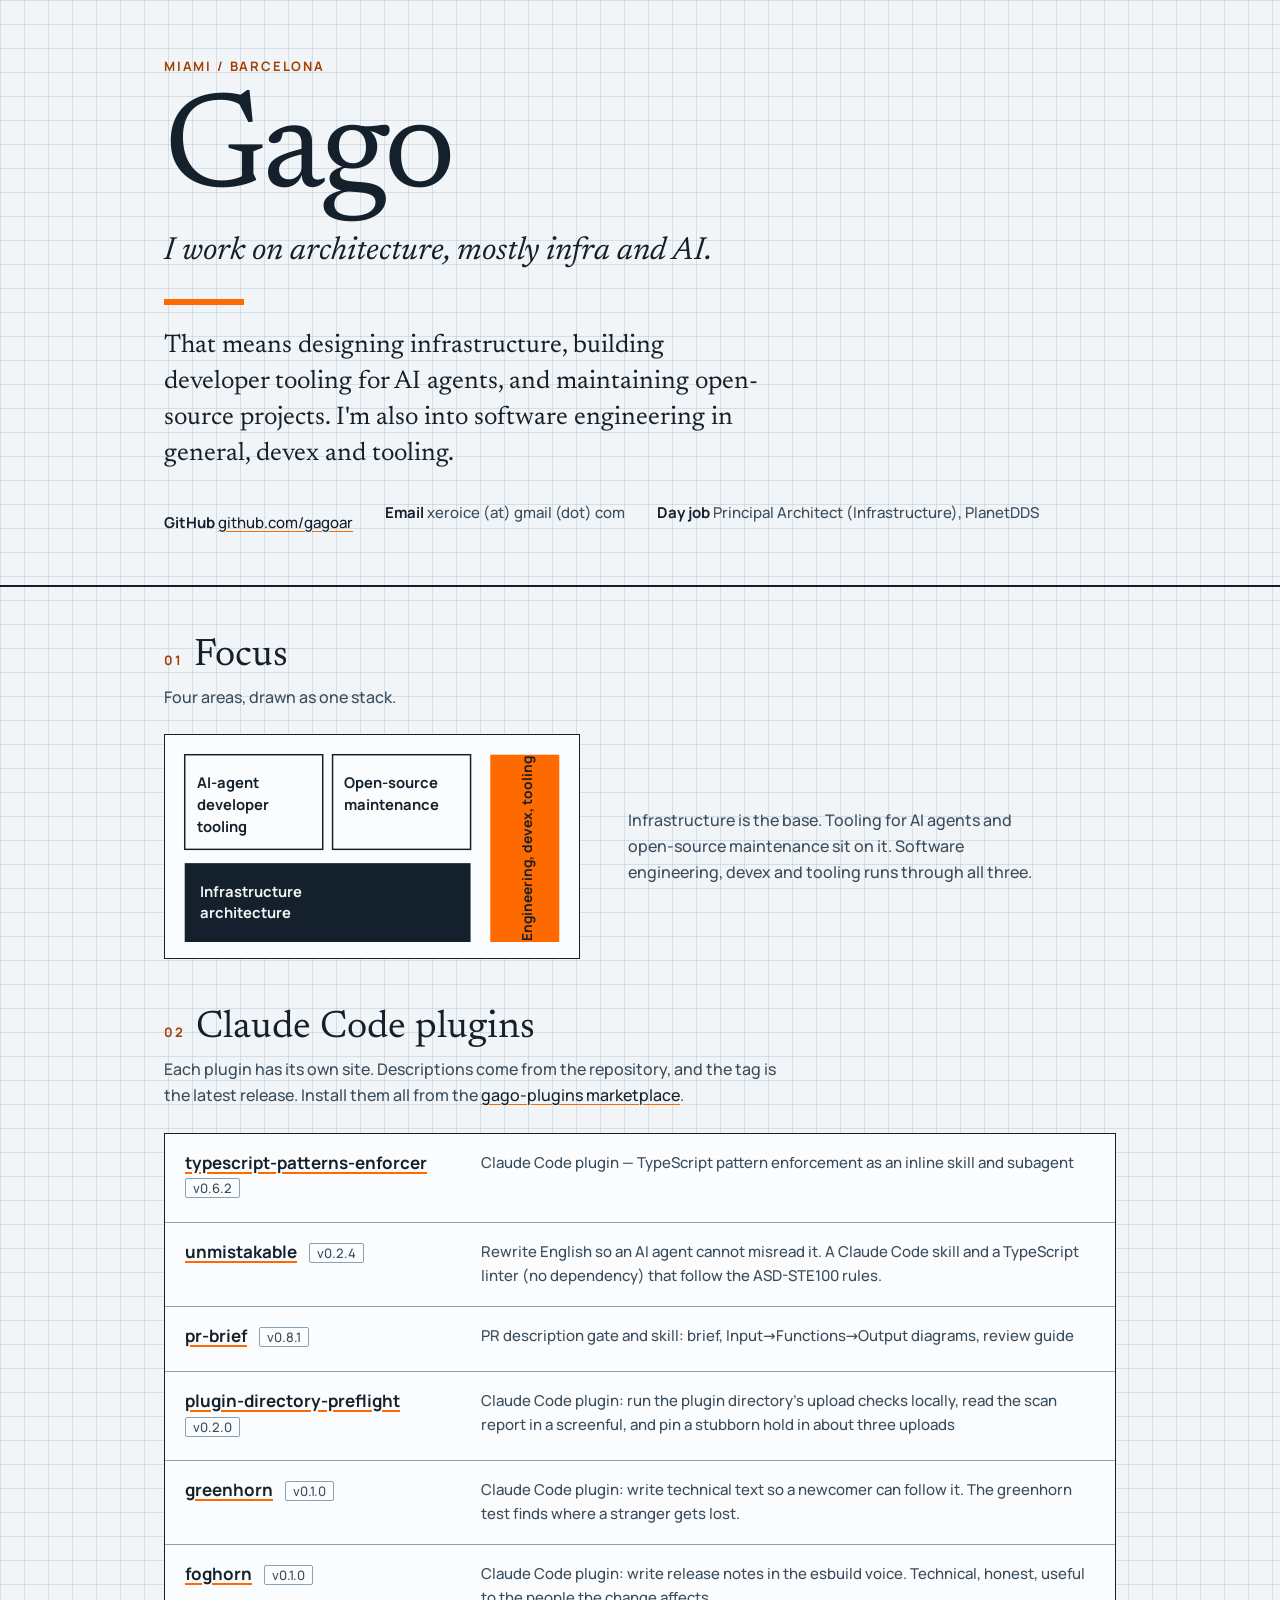
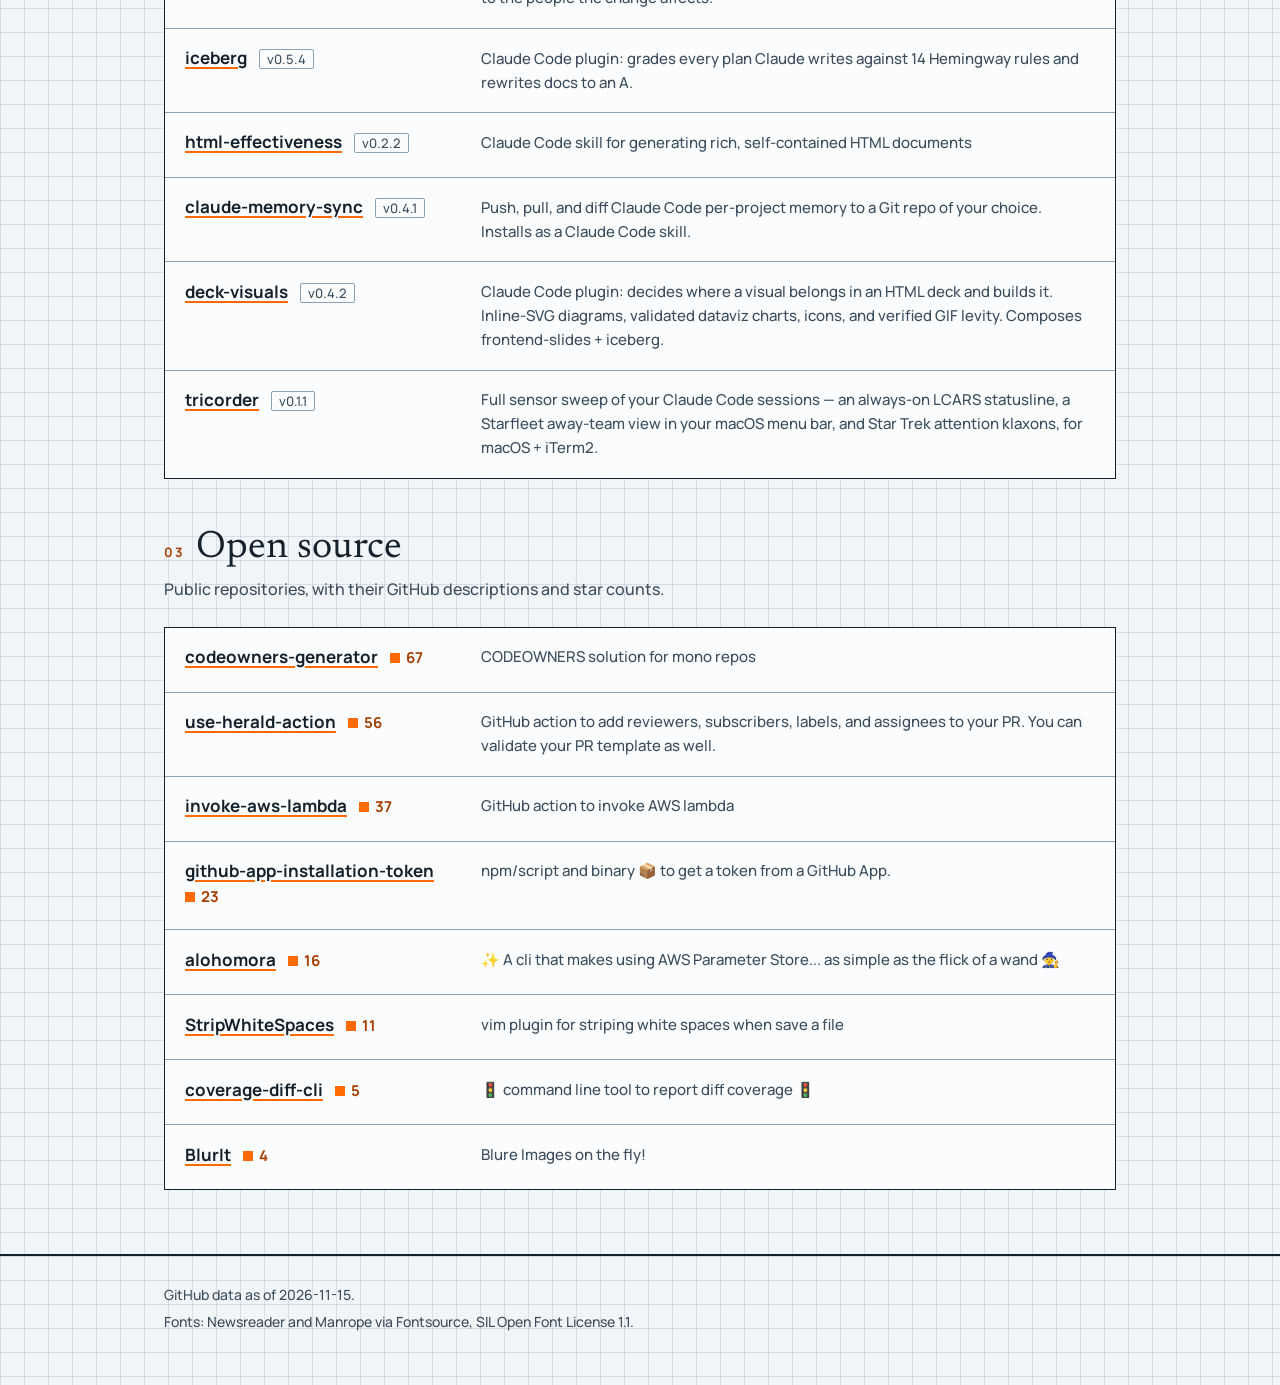
==== commit 3a4d3b7b: "Build the plugin and open-source lists from GitHub, and fix tap targets on phones - scripts/build.mj" ====
--- a/index.html
+++ b/index.html
@@ -57,24 +57,28 @@
 </section>
 <section aria-labelledby="plugins">
 <h2 id="plugins"><span class="gg-n">02</span>Claude Code plugins</h2>
-<p class="gg-lede">Each plugin has its own site. Descriptions come from the repository, and the tag is the latest release.</p>
+<p class="gg-lede">Each plugin has its own site. Descriptions come from the repository, and the tag is the latest release. Install them all from the <a href="https://gagoar.github.io/gago-plugins/">gago-plugins marketplace</a>.</p>
 <ul class="gg-list">
-<li class="gg-item"><h3><a href="https://gagoar.github.io/unmistakable/">unmistakable</a><span class="gg-tag">v0.2.2</span></h3><p>Rewrite English so an AI agent cannot misread it. A Claude Code skill and a TypeScript linter (no dependency) that follow the ASD-STE100 rules.</p></li>
+<!-- plugins:start -->
+<li class="gg-item"><h3><a href="https://gagoar.github.io/typescript-patterns-enforcer/">typescript-patterns-enforcer</a><span class="gg-tag">v0.6.2</span></h3><p>Claude Code plugin — TypeScript pattern enforcement as an inline skill and subagent</p></li>
+<li class="gg-item"><h3><a href="https://gagoar.github.io/unmistakable/">unmistakable</a><span class="gg-tag">v0.2.4</span></h3><p>Rewrite English so an AI agent cannot misread it. A Claude Code skill and a TypeScript linter (no dependency) that follow the ASD-STE100 rules.</p></li>
+<li class="gg-item"><h3><a href="https://gagoar.github.io/pr-brief/">pr-brief</a><span class="gg-tag">v0.8.1</span></h3><p>PR description gate and skill: brief, Input→Functions→Output diagrams, review guide</p></li>
 <li class="gg-item"><h3><a href="https://gagoar.github.io/plugin-directory-preflight/">plugin-directory-preflight</a><span class="gg-tag">v0.2.0</span></h3><p>Claude Code plugin: run the plugin directory&#x27;s upload checks locally, read the scan report in a screenful, and pin a stubborn hold in about three uploads</p></li>
-<li class="gg-item"><h3><a href="https://gagoar.github.io/typescript-patterns-enforcer/">typescript-patterns-enforcer</a><span class="gg-tag">v0.5.11</span></h3><p>Claude Code plugin — TypeScript pattern enforcement as an inline skill and subagent</p></li>
-<li class="gg-item"><h3><a href="https://gagoar.github.io/iceberg/">iceberg</a><span class="gg-tag">v0.5.2</span></h3><p>Claude Code plugin: grades every plan Claude writes against 14 Hemingway rules and rewrites docs to an A.</p></li>
-<li class="gg-item"><h3><a href="https://gagoar.github.io/pr-brief/">pr-brief</a><span class="gg-tag">v0.3.0</span></h3><p>PR description gate and skill: brief, Input→Functions→Output diagrams, review guide</p></li>
-<li class="gg-item"><h3><a href="https://gagoar.github.io/deck-visuals/">deck-visuals</a><span class="gg-tag">v0.4.1</span></h3><p>Claude Code plugin: decides where a visual belongs in an HTML deck and builds it. Inline-SVG diagrams, validated dataviz charts, icons, and verified GIF levity. Composes frontend-slides + iceberg.</p></li>
+<li class="gg-item"><h3><a href="https://gagoar.github.io/greenhorn/">greenhorn</a><span class="gg-tag">v0.1.0</span></h3><p>Claude Code plugin: write technical text so a newcomer can follow it. The greenhorn test finds where a stranger gets lost.</p></li>
+<li class="gg-item"><h3><a href="https://gagoar.github.io/foghorn/">foghorn</a><span class="gg-tag">v0.1.0</span></h3><p>Claude Code plugin: write release notes in the esbuild voice. Technical, honest, useful to the people the change affects.</p></li>
+<li class="gg-item"><h3><a href="https://gagoar.github.io/iceberg/">iceberg</a><span class="gg-tag">v0.5.4</span></h3><p>Claude Code plugin: grades every plan Claude writes against 14 Hemingway rules and rewrites docs to an A.</p></li>
 <li class="gg-item"><h3><a href="https://gagoar.github.io/html-effectiveness/">html-effectiveness</a><span class="gg-tag">v0.2.2</span></h3><p>Claude Code skill for generating rich, self-contained HTML documents</p></li>
 <li class="gg-item"><h3><a href="https://gagoar.github.io/claude-memory-sync/">claude-memory-sync</a><span class="gg-tag">v0.4.1</span></h3><p>Push, pull, and diff Claude Code per-project memory to a Git repo of your choice. Installs as a Claude Code skill.</p></li>
+<li class="gg-item"><h3><a href="https://gagoar.github.io/deck-visuals/">deck-visuals</a><span class="gg-tag">v0.4.2</span></h3><p>Claude Code plugin: decides where a visual belongs in an HTML deck and builds it. Inline-SVG diagrams, validated dataviz charts, icons, and verified GIF levity. Composes frontend-slides + iceberg.</p></li>
 <li class="gg-item"><h3><a href="https://gagoar.github.io/tricorder/">tricorder</a><span class="gg-tag">v0.1.1</span></h3><p>Full sensor sweep of your Claude Code sessions — an always-on LCARS statusline, a Starfleet away-team view in your macOS menu bar, and Star Trek attention klaxons, for macOS + iTerm2.</p></li>
-<li class="gg-item"><h3><a href="https://gagoar.github.io/gago-plugins/">gago-plugins</a></h3><p>Personal Claude Code plugin marketplace</p></li>
+<!-- plugins:end -->
 </ul>
 </section>
 <section aria-labelledby="oss">
 <h2 id="oss"><span class="gg-n">03</span>Open source</h2>
 <p class="gg-lede">Public repositories, with their GitHub descriptions and star counts.</p>
 <ul class="gg-list">
+<!-- oss:start -->
 <li class="gg-item"><h3><a href="https://gagoar.github.io/codeowners-generator/">codeowners-generator</a><span class="gg-stars">67<span class="gg-sr"> stars</span></span></h3><p>CODEOWNERS solution for mono repos</p></li>
 <li class="gg-item"><h3><a href="https://gagoar.github.io/use-herald-action/">use-herald-action</a><span class="gg-stars">56<span class="gg-sr"> stars</span></span></h3><p>GitHub action to add reviewers, subscribers, labels, and assignees to your PR.  You can validate your PR template as well.</p></li>
 <li class="gg-item"><h3><a href="https://github.com/gagoar/invoke-aws-lambda">invoke-aws-lambda</a><span class="gg-stars">37<span class="gg-sr"> stars</span></span></h3><p>GitHub action to invoke AWS lambda</p></li>
@@ -83,11 +87,12 @@
 <li class="gg-item"><h3><a href="https://github.com/gagoar/StripWhiteSpaces">StripWhiteSpaces</a><span class="gg-stars">11<span class="gg-sr"> stars</span></span></h3><p>vim plugin for striping white spaces when save a file</p></li>
 <li class="gg-item"><h3><a href="https://github.com/gagoar/coverage-diff-cli">coverage-diff-cli</a><span class="gg-stars">5<span class="gg-sr"> stars</span></span></h3><p>🚦 command line tool to report diff coverage 🚦</p></li>
 <li class="gg-item"><h3><a href="https://gagoar.github.io/BlurIt/">BlurIt</a><span class="gg-stars">4<span class="gg-sr"> stars</span></span></h3><p>Blure Images on the fly!</p></li>
+<!-- oss:end -->
 </ul>
 </section>
 </div></main>
 <footer class="gg-foot"><div class="gg-wrap">
-<p>GitHub data as of 2026-10-14.</p>
+<p>GitHub data as of <!-- asof:start -->2026-11-15<!-- asof:end -->.</p>
 <p>Fonts: Newsreader and Manrope via Fontsource, SIL Open Font License 1.1.</p>
 </div></footer>
 </body>
--- a/assets/site.css
+++ b/assets/site.css
@@ -40,6 +40,7 @@
 .gg-focus{font:400 clamp(1.2rem,2.6vw,1.6rem)/1.4 var(--gg-display);max-width:38rem;margin:0}
 .gg-meta{display:flex;flex-wrap:wrap;gap:.4rem 2rem;margin:1.75rem 0 0;padding:0;list-style:none;font-size:.9375rem;color:var(--gg-ink-2)}
 .gg-meta b{color:var(--gg-ink)}
+.gg-meta a{display:inline-flex;align-items:center;min-height:44px}
 
 section{padding:3rem 0 0}
 h2{font:400 clamp(1.75rem,4vw,2.4rem)/1.1 var(--gg-display);margin:0 0 .5rem;display:flex;align-items:baseline;gap:.75rem}
@@ -55,7 +56,7 @@
 .gg-item{padding:1.1rem 1.25rem;border-top:1px solid var(--gg-steel);display:grid;gap:.35rem 1.5rem;grid-template-columns:1fr}
 .gg-item:first-child{border-top:0}
 .gg-item h3{font:700 1.0625rem/1.3 var(--gg-ui);margin:0;display:flex;flex-wrap:wrap;gap:.25rem .75rem;align-items:baseline}
-.gg-item h3 a{text-decoration-thickness:2px}
+.gg-item h3 a{text-decoration-thickness:2px;display:inline-flex;align-items:center;min-height:44px;margin-block:-.65rem}
 .gg-tag{font:500 .8125rem var(--gg-ui);color:var(--gg-ink-2);border:1px solid var(--gg-steel);padding:0 .45rem;border-radius:2px;white-space:nowrap}
 .gg-item p{margin:0;color:var(--gg-ink-2);font-size:.9375rem;overflow-wrap:anywhere}
 .gg-stars{font-weight:700;color:var(--gg-orange-ink);font-size:.9375rem;white-space:nowrap}
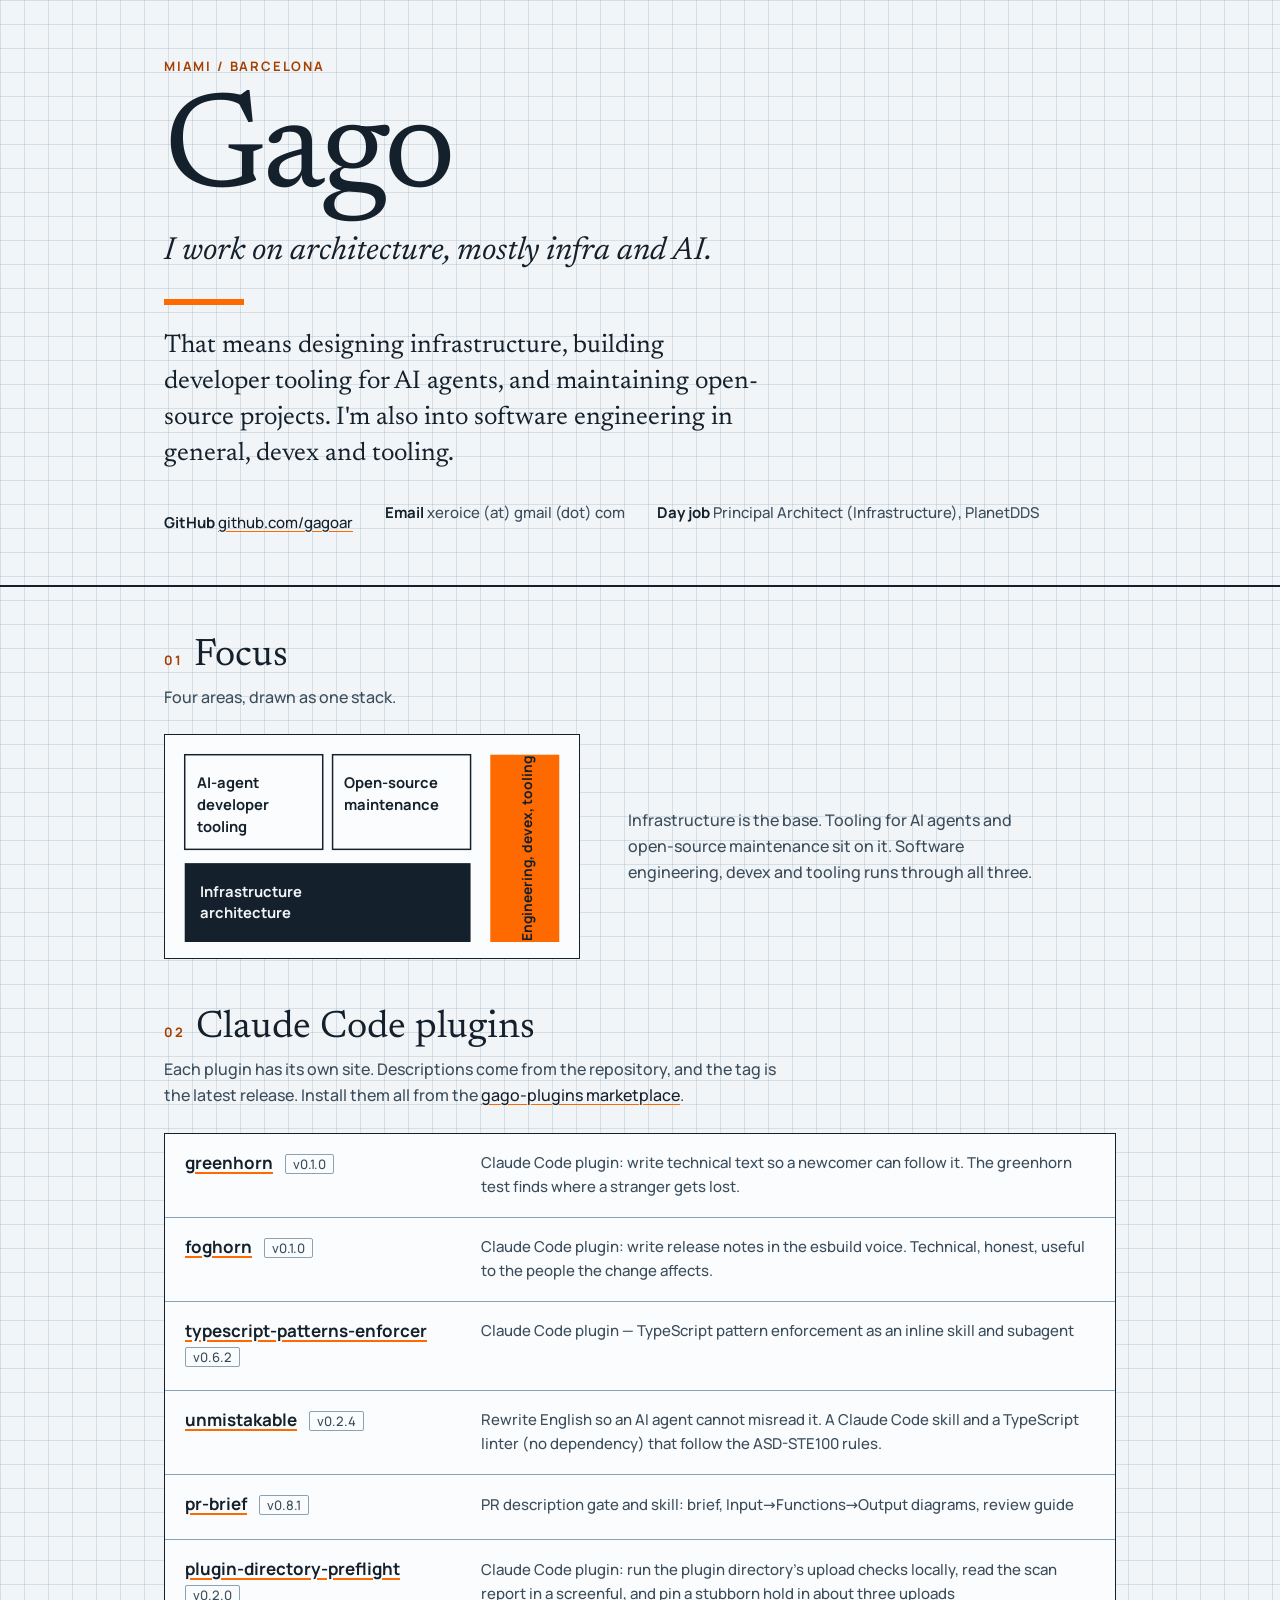
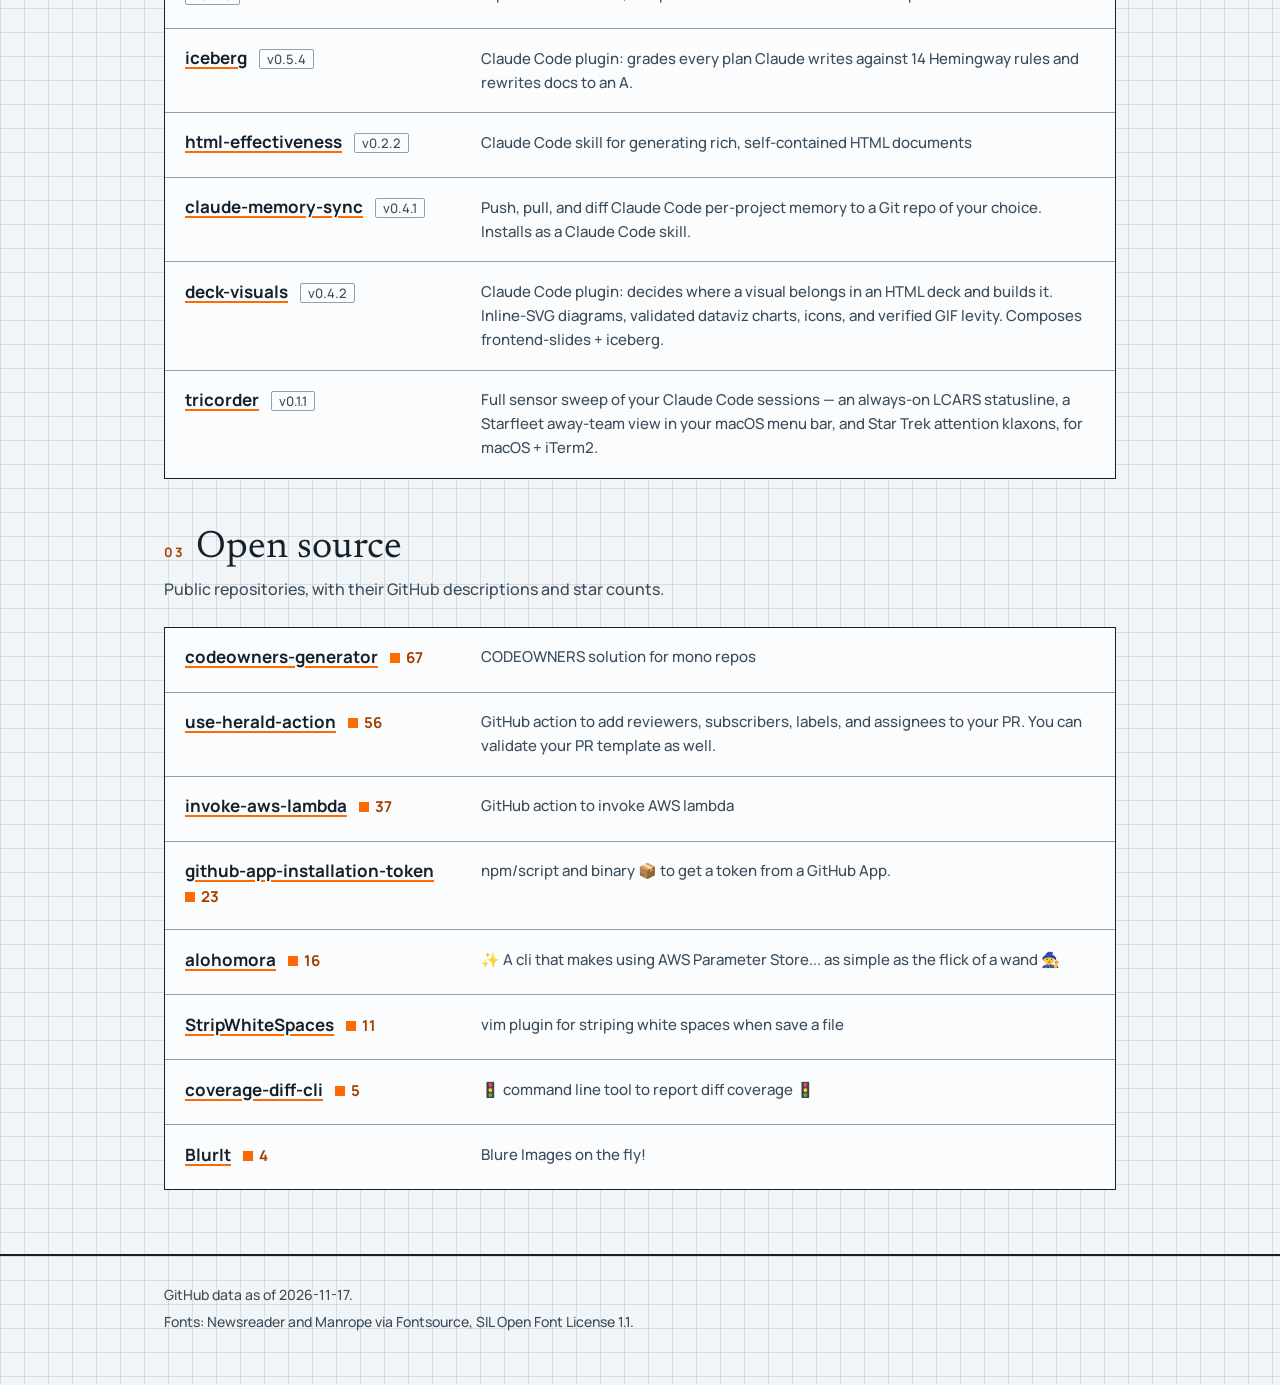
==== commit 0246d51f: "Refresh the plugin and open-source lists from GitHub" ====
--- a/index.html
+++ b/index.html
@@ -60,12 +60,12 @@
 <p class="gg-lede">Each plugin has its own site. Descriptions come from the repository, and the tag is the latest release. Install them all from the <a href="https://gagoar.github.io/gago-plugins/">gago-plugins marketplace</a>.</p>
 <ul class="gg-list">
 <!-- plugins:start -->
+<li class="gg-item"><h3><a href="https://gagoar.github.io/greenhorn/">greenhorn</a><span class="gg-tag">v0.1.0</span></h3><p>Claude Code plugin: write technical text so a newcomer can follow it. The greenhorn test finds where a stranger gets lost.</p></li>
+<li class="gg-item"><h3><a href="https://gagoar.github.io/foghorn/">foghorn</a><span class="gg-tag">v0.1.0</span></h3><p>Claude Code plugin: write release notes in the esbuild voice. Technical, honest, useful to the people the change affects.</p></li>
 <li class="gg-item"><h3><a href="https://gagoar.github.io/typescript-patterns-enforcer/">typescript-patterns-enforcer</a><span class="gg-tag">v0.6.2</span></h3><p>Claude Code plugin — TypeScript pattern enforcement as an inline skill and subagent</p></li>
 <li class="gg-item"><h3><a href="https://gagoar.github.io/unmistakable/">unmistakable</a><span class="gg-tag">v0.2.4</span></h3><p>Rewrite English so an AI agent cannot misread it. A Claude Code skill and a TypeScript linter (no dependency) that follow the ASD-STE100 rules.</p></li>
 <li class="gg-item"><h3><a href="https://gagoar.github.io/pr-brief/">pr-brief</a><span class="gg-tag">v0.8.1</span></h3><p>PR description gate and skill: brief, Input→Functions→Output diagrams, review guide</p></li>
 <li class="gg-item"><h3><a href="https://gagoar.github.io/plugin-directory-preflight/">plugin-directory-preflight</a><span class="gg-tag">v0.2.0</span></h3><p>Claude Code plugin: run the plugin directory&#x27;s upload checks locally, read the scan report in a screenful, and pin a stubborn hold in about three uploads</p></li>
-<li class="gg-item"><h3><a href="https://gagoar.github.io/greenhorn/">greenhorn</a><span class="gg-tag">v0.1.0</span></h3><p>Claude Code plugin: write technical text so a newcomer can follow it. The greenhorn test finds where a stranger gets lost.</p></li>
-<li class="gg-item"><h3><a href="https://gagoar.github.io/foghorn/">foghorn</a><span class="gg-tag">v0.1.0</span></h3><p>Claude Code plugin: write release notes in the esbuild voice. Technical, honest, useful to the people the change affects.</p></li>
 <li class="gg-item"><h3><a href="https://gagoar.github.io/iceberg/">iceberg</a><span class="gg-tag">v0.5.4</span></h3><p>Claude Code plugin: grades every plan Claude writes against 14 Hemingway rules and rewrites docs to an A.</p></li>
 <li class="gg-item"><h3><a href="https://gagoar.github.io/html-effectiveness/">html-effectiveness</a><span class="gg-tag">v0.2.2</span></h3><p>Claude Code skill for generating rich, self-contained HTML documents</p></li>
 <li class="gg-item"><h3><a href="https://gagoar.github.io/claude-memory-sync/">claude-memory-sync</a><span class="gg-tag">v0.4.1</span></h3><p>Push, pull, and diff Claude Code per-project memory to a Git repo of your choice. Installs as a Claude Code skill.</p></li>
@@ -80,19 +80,19 @@
 <ul class="gg-list">
 <!-- oss:start -->
 <li class="gg-item"><h3><a href="https://gagoar.github.io/codeowners-generator/">codeowners-generator</a><span class="gg-stars">67<span class="gg-sr"> stars</span></span></h3><p>CODEOWNERS solution for mono repos</p></li>
-<li class="gg-item"><h3><a href="https://gagoar.github.io/use-herald-action/">use-herald-action</a><span class="gg-stars">56<span class="gg-sr"> stars</span></span></h3><p>GitHub action to add reviewers, subscribers, labels, and assignees to your PR.  You can validate your PR template as well.</p></li>
+<li class="gg-item"><h3><a href="https://gagoar.github.io/use-herald-action/">use-herald-action</a><span class="gg-stars">56<span class="gg-sr"> stars</span></span></h3><p>GitHub action to add reviewers, subscribers, labels, and assignees to your PR.  You can validate your PR template as well. </p></li>
 <li class="gg-item"><h3><a href="https://github.com/gagoar/invoke-aws-lambda">invoke-aws-lambda</a><span class="gg-stars">37<span class="gg-sr"> stars</span></span></h3><p>GitHub action to invoke AWS lambda</p></li>
 <li class="gg-item"><h3><a href="https://github.com/gagoar/github-app-installation-token">github-app-installation-token</a><span class="gg-stars">23<span class="gg-sr"> stars</span></span></h3><p>npm/script and binary 📦  to get a token from a GitHub App.</p></li>
 <li class="gg-item"><h3><a href="https://github.com/gagoar/alohomora">alohomora</a><span class="gg-stars">16<span class="gg-sr"> stars</span></span></h3><p>✨ A cli that makes using AWS Parameter Store... as simple as the flick of a wand 🧙</p></li>
 <li class="gg-item"><h3><a href="https://github.com/gagoar/StripWhiteSpaces">StripWhiteSpaces</a><span class="gg-stars">11<span class="gg-sr"> stars</span></span></h3><p>vim plugin for striping white spaces when save a file</p></li>
 <li class="gg-item"><h3><a href="https://github.com/gagoar/coverage-diff-cli">coverage-diff-cli</a><span class="gg-stars">5<span class="gg-sr"> stars</span></span></h3><p>🚦 command line tool to report diff coverage 🚦</p></li>
-<li class="gg-item"><h3><a href="https://gagoar.github.io/BlurIt/">BlurIt</a><span class="gg-stars">4<span class="gg-sr"> stars</span></span></h3><p>Blure Images on the fly!</p></li>
+<li class="gg-item"><h3><a href="http://gagoar.github.io/BlurIt">BlurIt</a><span class="gg-stars">4<span class="gg-sr"> stars</span></span></h3><p>Blure Images on the fly!</p></li>
 <!-- oss:end -->
 </ul>
 </section>
 </div></main>
 <footer class="gg-foot"><div class="gg-wrap">
-<p>GitHub data as of <!-- asof:start -->2026-11-15<!-- asof:end -->.</p>
+<p>GitHub data as of <!-- asof:start -->2026-11-17<!-- asof:end -->.</p>
 <p>Fonts: Newsreader and Manrope via Fontsource, SIL Open Font License 1.1.</p>
 </div></footer>
 </body>
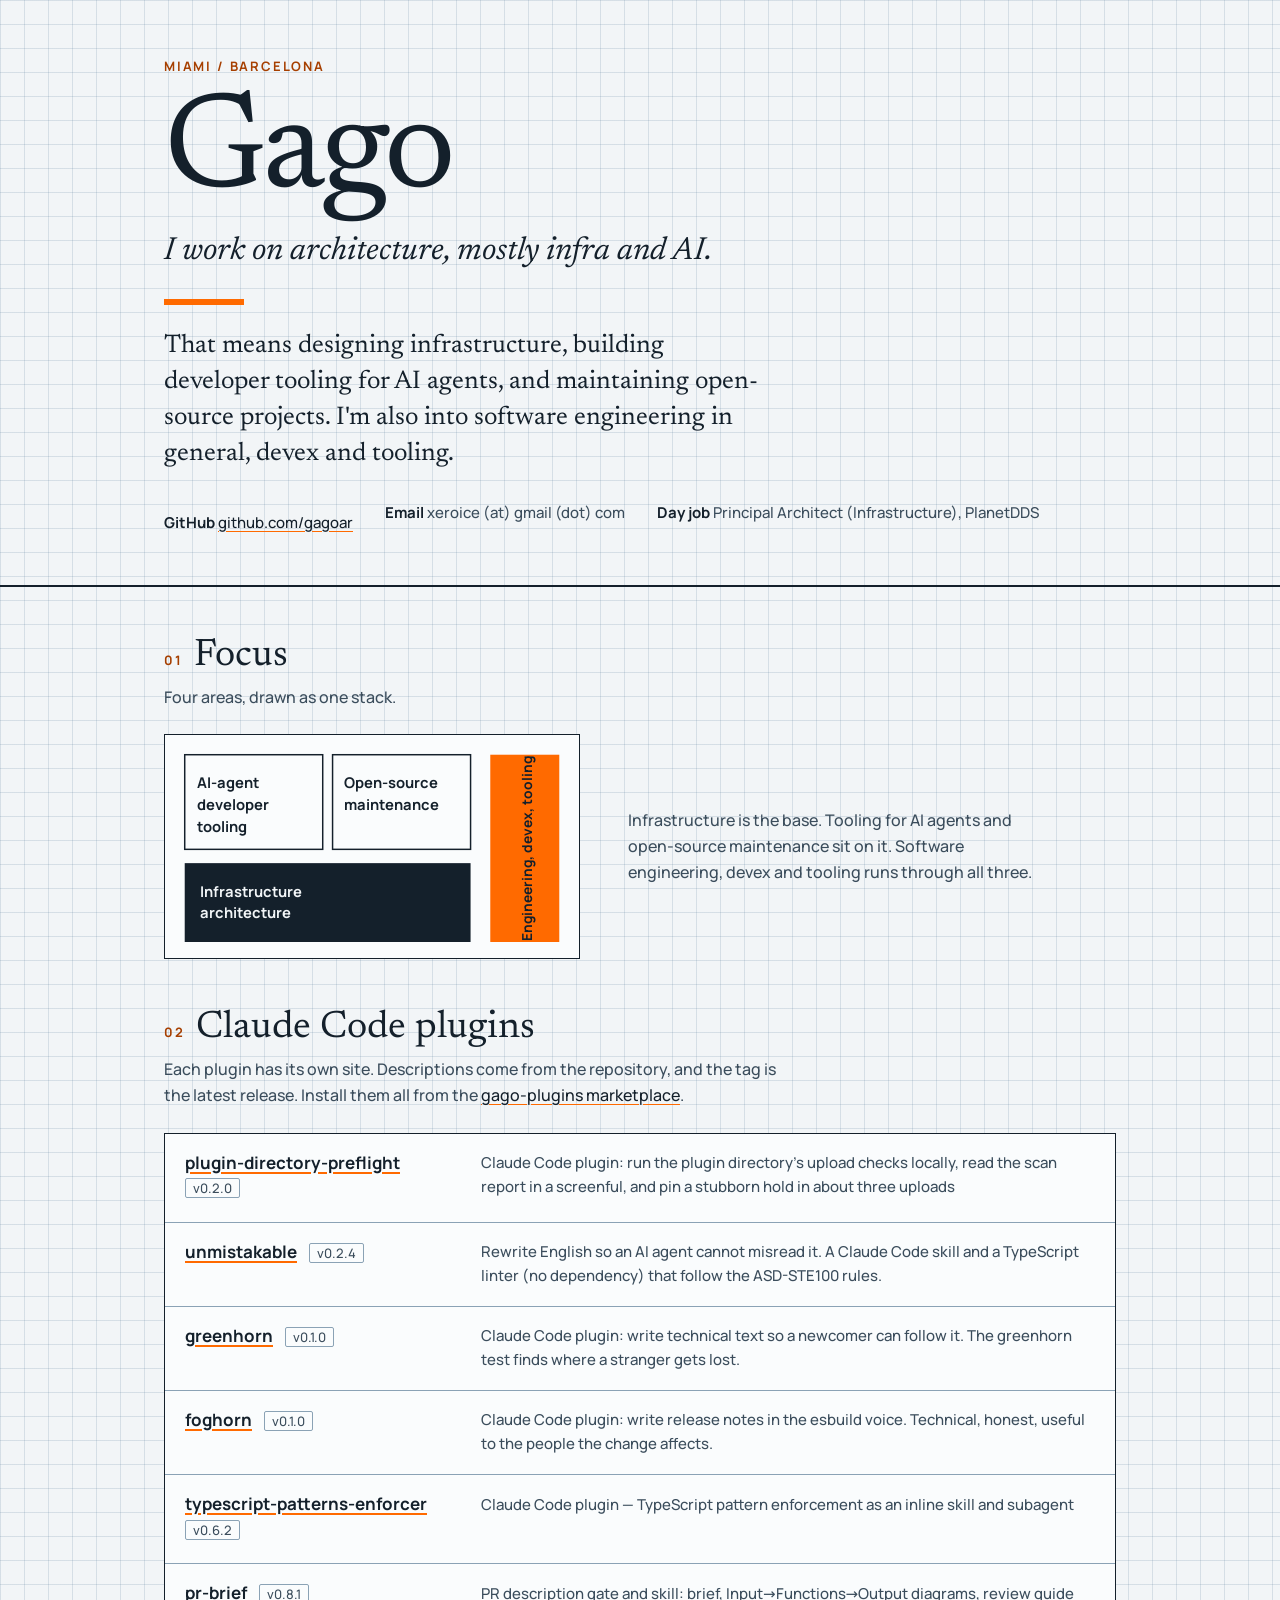
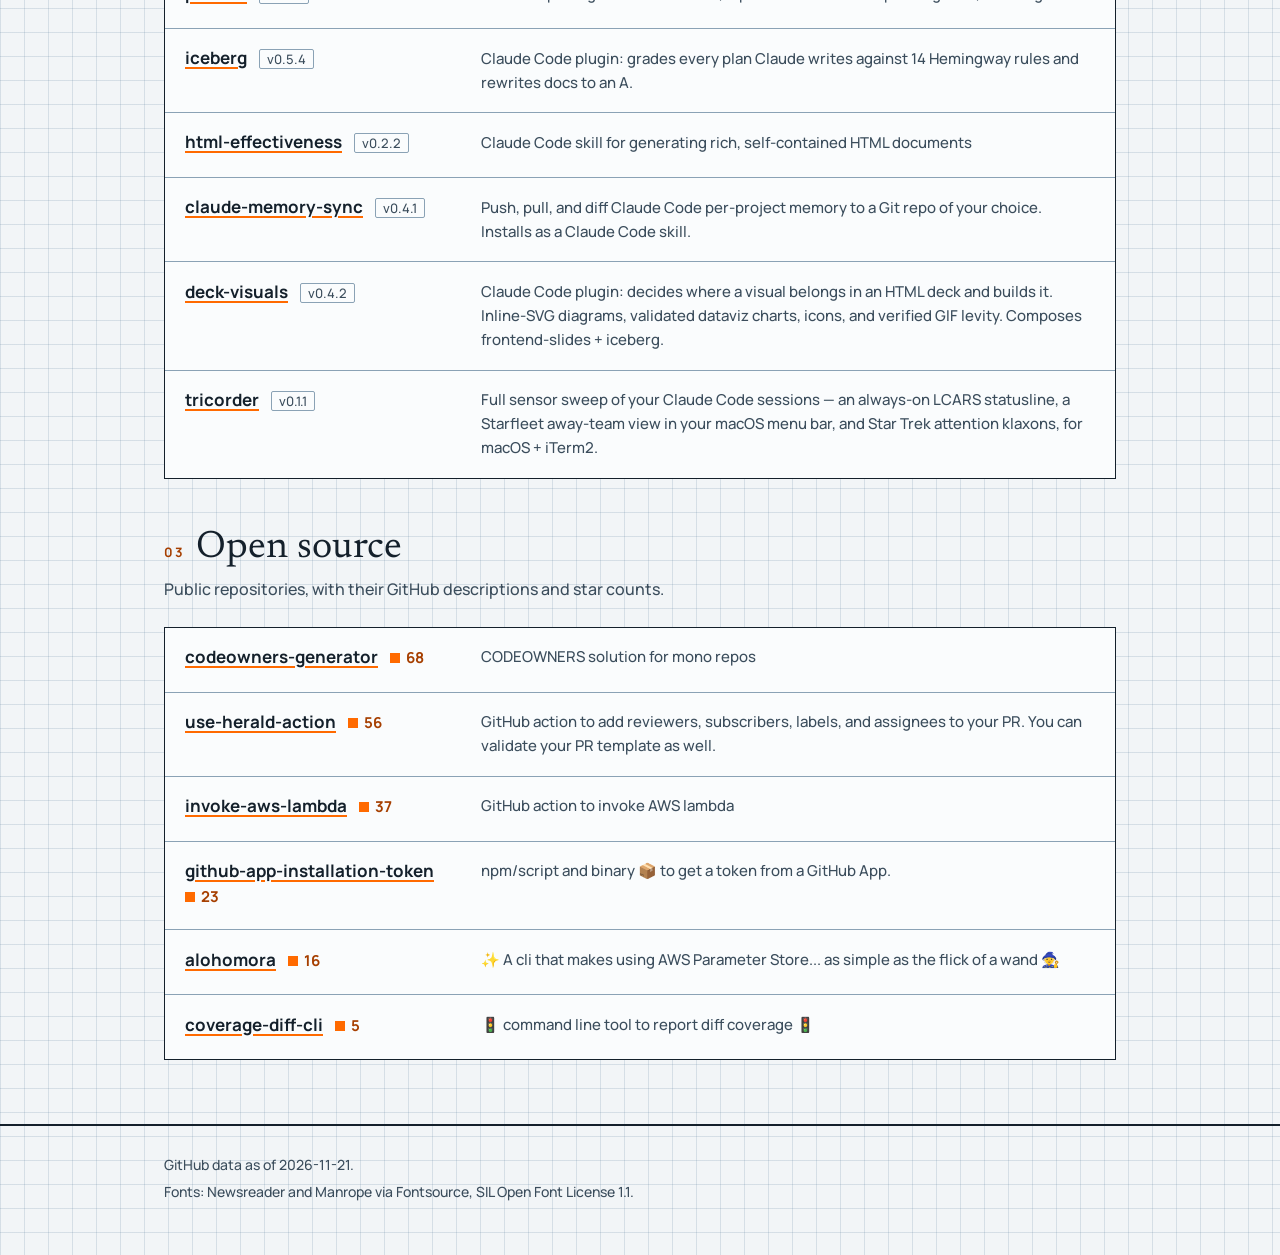
==== commit 68755ed2: "Refresh the plugin and open-source lists from GitHub" ====
--- a/index.html
+++ b/index.html
@@ -60,12 +60,12 @@
 <p class="gg-lede">Each plugin has its own site. Descriptions come from the repository, and the tag is the latest release. Install them all from the <a href="https://gagoar.github.io/gago-plugins/">gago-plugins marketplace</a>.</p>
 <ul class="gg-list">
 <!-- plugins:start -->
+<li class="gg-item"><h3><a href="https://gagoar.github.io/plugin-directory-preflight/">plugin-directory-preflight</a><span class="gg-tag">v0.2.0</span></h3><p>Claude Code plugin: run the plugin directory&#x27;s upload checks locally, read the scan report in a screenful, and pin a stubborn hold in about three uploads</p></li>
+<li class="gg-item"><h3><a href="https://gagoar.github.io/unmistakable/">unmistakable</a><span class="gg-tag">v0.2.4</span></h3><p>Rewrite English so an AI agent cannot misread it. A Claude Code skill and a TypeScript linter (no dependency) that follow the ASD-STE100 rules.</p></li>
 <li class="gg-item"><h3><a href="https://gagoar.github.io/greenhorn/">greenhorn</a><span class="gg-tag">v0.1.0</span></h3><p>Claude Code plugin: write technical text so a newcomer can follow it. The greenhorn test finds where a stranger gets lost.</p></li>
 <li class="gg-item"><h3><a href="https://gagoar.github.io/foghorn/">foghorn</a><span class="gg-tag">v0.1.0</span></h3><p>Claude Code plugin: write release notes in the esbuild voice. Technical, honest, useful to the people the change affects.</p></li>
 <li class="gg-item"><h3><a href="https://gagoar.github.io/typescript-patterns-enforcer/">typescript-patterns-enforcer</a><span class="gg-tag">v0.6.2</span></h3><p>Claude Code plugin — TypeScript pattern enforcement as an inline skill and subagent</p></li>
-<li class="gg-item"><h3><a href="https://gagoar.github.io/unmistakable/">unmistakable</a><span class="gg-tag">v0.2.4</span></h3><p>Rewrite English so an AI agent cannot misread it. A Claude Code skill and a TypeScript linter (no dependency) that follow the ASD-STE100 rules.</p></li>
 <li class="gg-item"><h3><a href="https://gagoar.github.io/pr-brief/">pr-brief</a><span class="gg-tag">v0.8.1</span></h3><p>PR description gate and skill: brief, Input→Functions→Output diagrams, review guide</p></li>
-<li class="gg-item"><h3><a href="https://gagoar.github.io/plugin-directory-preflight/">plugin-directory-preflight</a><span class="gg-tag">v0.2.0</span></h3><p>Claude Code plugin: run the plugin directory&#x27;s upload checks locally, read the scan report in a screenful, and pin a stubborn hold in about three uploads</p></li>
 <li class="gg-item"><h3><a href="https://gagoar.github.io/iceberg/">iceberg</a><span class="gg-tag">v0.5.4</span></h3><p>Claude Code plugin: grades every plan Claude writes against 14 Hemingway rules and rewrites docs to an A.</p></li>
 <li class="gg-item"><h3><a href="https://gagoar.github.io/html-effectiveness/">html-effectiveness</a><span class="gg-tag">v0.2.2</span></h3><p>Claude Code skill for generating rich, self-contained HTML documents</p></li>
 <li class="gg-item"><h3><a href="https://gagoar.github.io/claude-memory-sync/">claude-memory-sync</a><span class="gg-tag">v0.4.1</span></h3><p>Push, pull, and diff Claude Code per-project memory to a Git repo of your choice. Installs as a Claude Code skill.</p></li>
@@ -79,20 +79,18 @@
 <p class="gg-lede">Public repositories, with their GitHub descriptions and star counts.</p>
 <ul class="gg-list">
 <!-- oss:start -->
-<li class="gg-item"><h3><a href="https://gagoar.github.io/codeowners-generator/">codeowners-generator</a><span class="gg-stars">67<span class="gg-sr"> stars</span></span></h3><p>CODEOWNERS solution for mono repos</p></li>
+<li class="gg-item"><h3><a href="https://gagoar.github.io/codeowners-generator/">codeowners-generator</a><span class="gg-stars">68<span class="gg-sr"> stars</span></span></h3><p>CODEOWNERS solution for mono repos</p></li>
 <li class="gg-item"><h3><a href="https://gagoar.github.io/use-herald-action/">use-herald-action</a><span class="gg-stars">56<span class="gg-sr"> stars</span></span></h3><p>GitHub action to add reviewers, subscribers, labels, and assignees to your PR.  You can validate your PR template as well. </p></li>
 <li class="gg-item"><h3><a href="https://github.com/gagoar/invoke-aws-lambda">invoke-aws-lambda</a><span class="gg-stars">37<span class="gg-sr"> stars</span></span></h3><p>GitHub action to invoke AWS lambda</p></li>
 <li class="gg-item"><h3><a href="https://github.com/gagoar/github-app-installation-token">github-app-installation-token</a><span class="gg-stars">23<span class="gg-sr"> stars</span></span></h3><p>npm/script and binary 📦  to get a token from a GitHub App.</p></li>
 <li class="gg-item"><h3><a href="https://github.com/gagoar/alohomora">alohomora</a><span class="gg-stars">16<span class="gg-sr"> stars</span></span></h3><p>✨ A cli that makes using AWS Parameter Store... as simple as the flick of a wand 🧙</p></li>
-<li class="gg-item"><h3><a href="https://github.com/gagoar/StripWhiteSpaces">StripWhiteSpaces</a><span class="gg-stars">11<span class="gg-sr"> stars</span></span></h3><p>vim plugin for striping white spaces when save a file</p></li>
 <li class="gg-item"><h3><a href="https://github.com/gagoar/coverage-diff-cli">coverage-diff-cli</a><span class="gg-stars">5<span class="gg-sr"> stars</span></span></h3><p>🚦 command line tool to report diff coverage 🚦</p></li>
-<li class="gg-item"><h3><a href="http://gagoar.github.io/BlurIt">BlurIt</a><span class="gg-stars">4<span class="gg-sr"> stars</span></span></h3><p>Blure Images on the fly!</p></li>
 <!-- oss:end -->
 </ul>
 </section>
 </div></main>
 <footer class="gg-foot"><div class="gg-wrap">
-<p>GitHub data as of <!-- asof:start -->2026-11-17<!-- asof:end -->.</p>
+<p>GitHub data as of <!-- asof:start -->2026-11-21<!-- asof:end -->.</p>
 <p>Fonts: Newsreader and Manrope via Fontsource, SIL Open Font License 1.1.</p>
 </div></footer>
 </body>
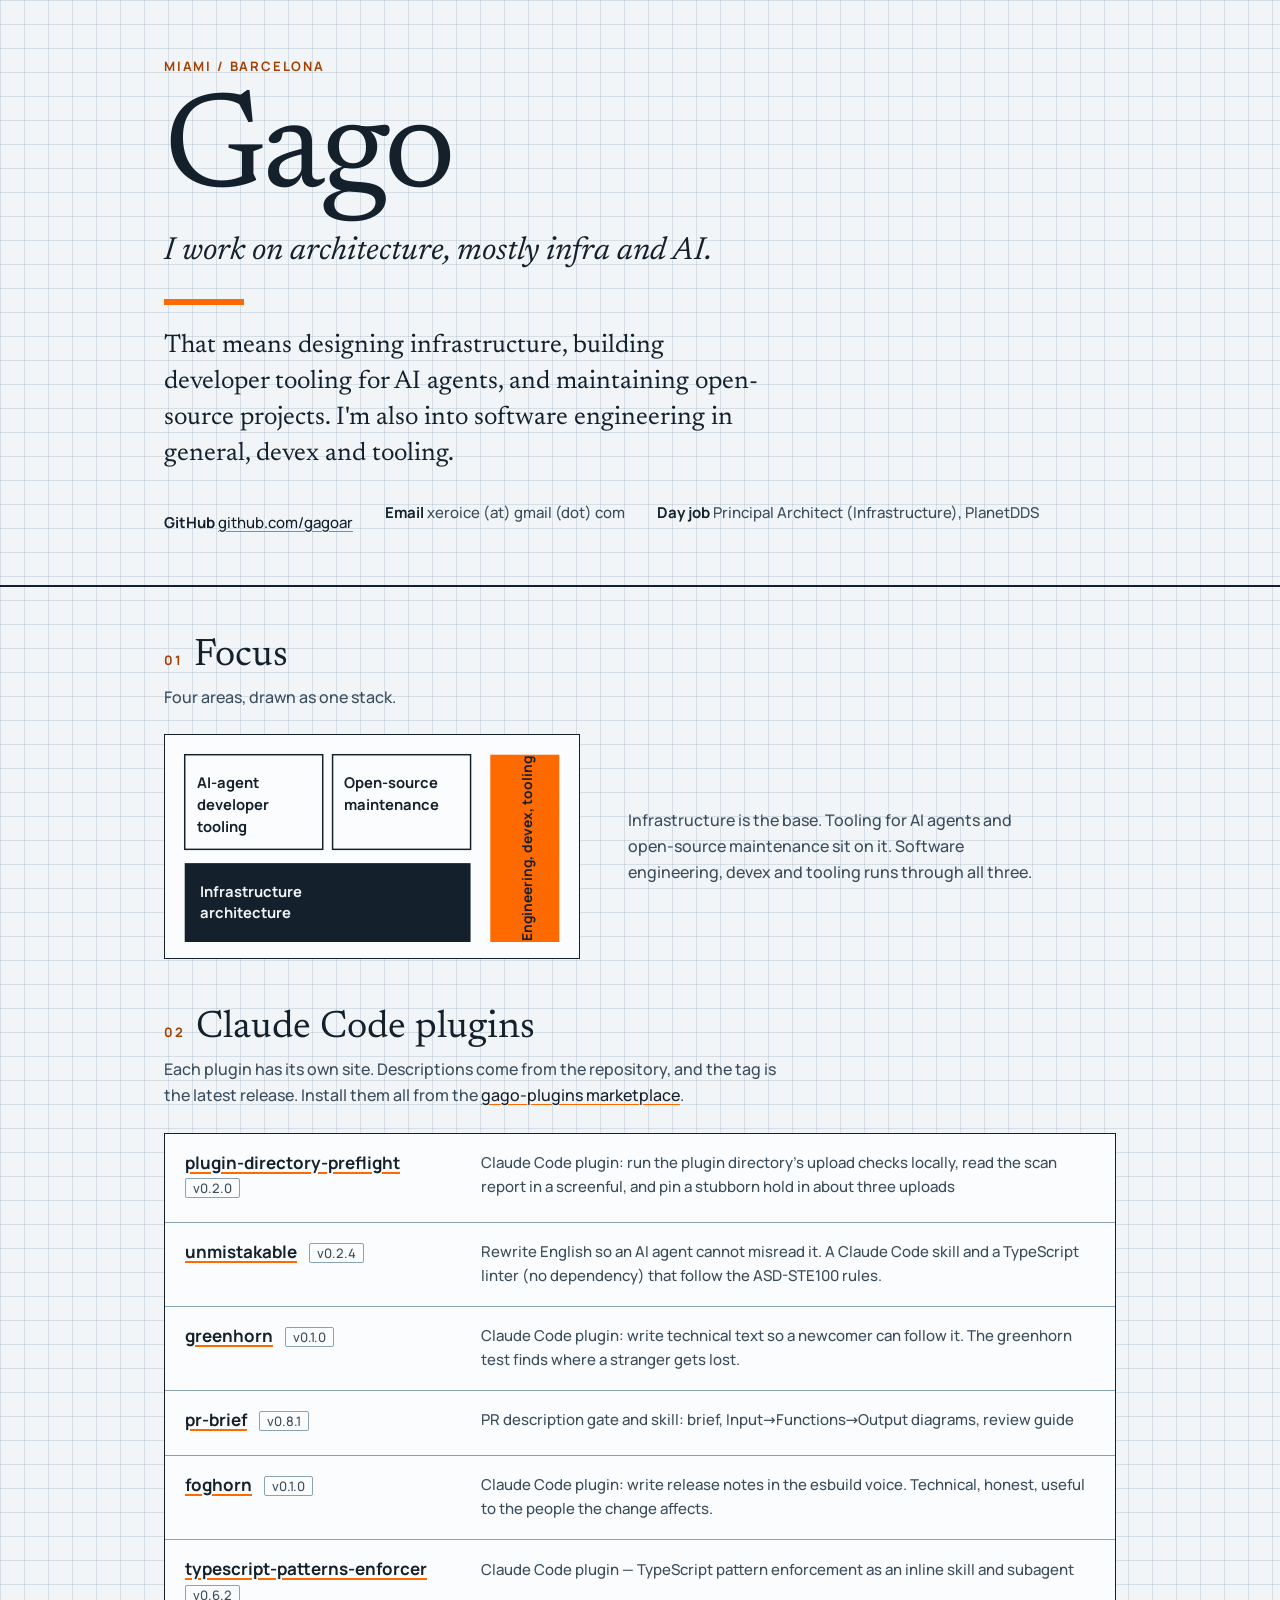
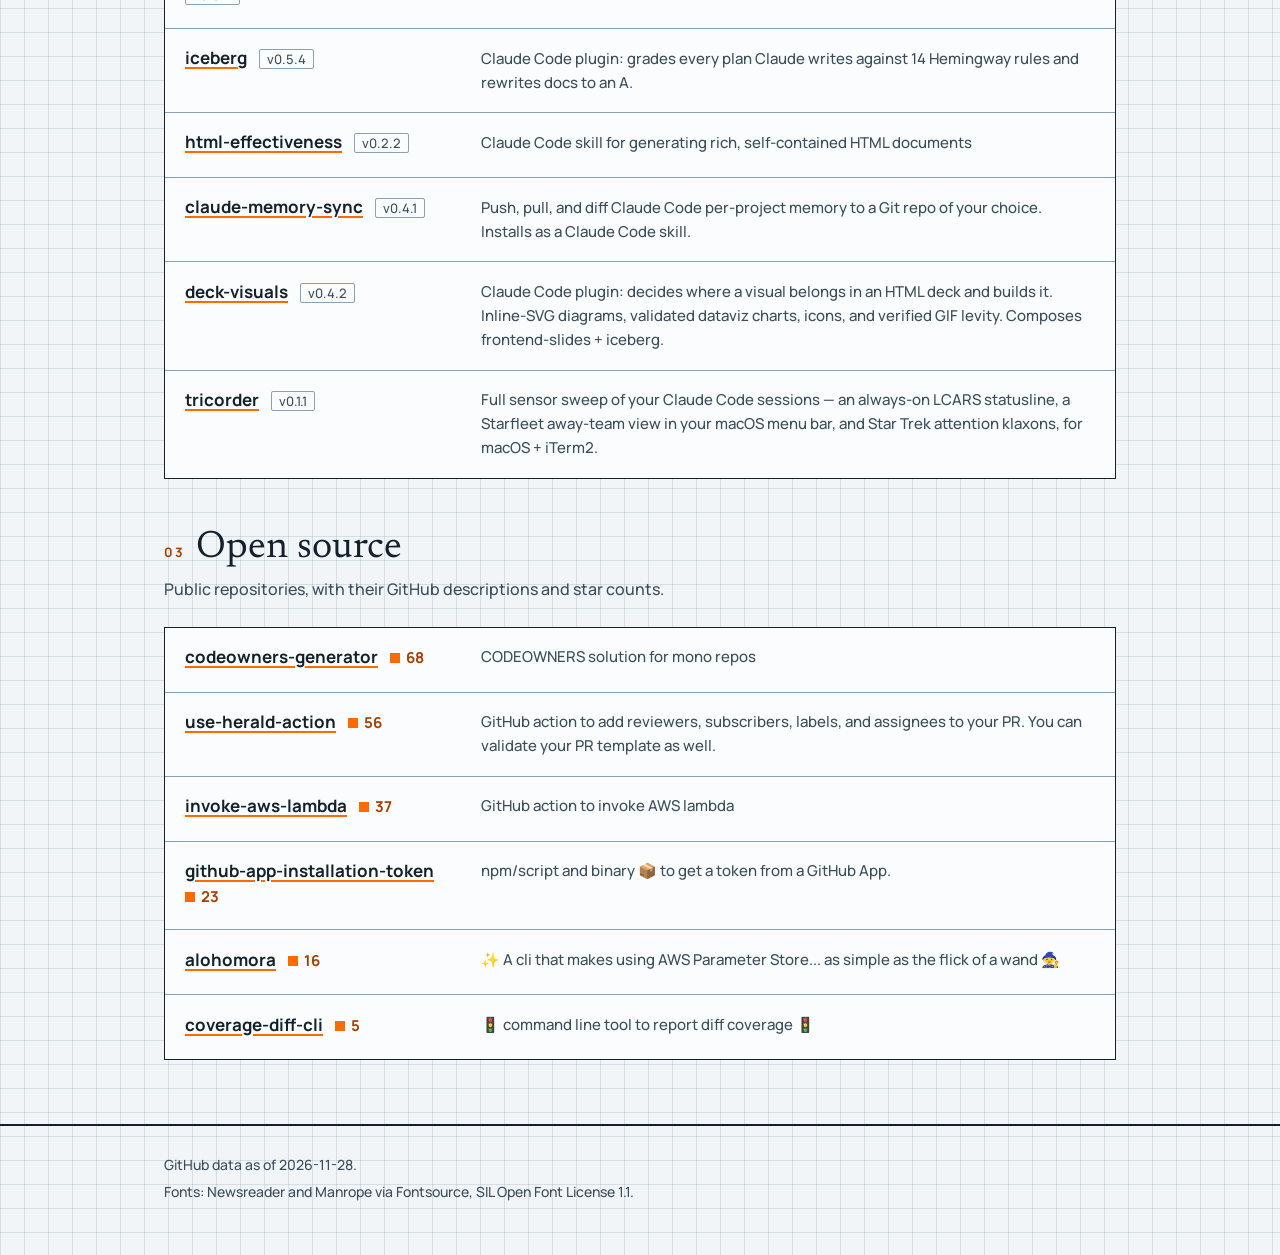
==== commit 57494d57: "Refresh the plugin and open-source lists from GitHub" ====
--- a/index.html
+++ b/index.html
@@ -63,9 +63,9 @@
 <li class="gg-item"><h3><a href="https://gagoar.github.io/plugin-directory-preflight/">plugin-directory-preflight</a><span class="gg-tag">v0.2.0</span></h3><p>Claude Code plugin: run the plugin directory&#x27;s upload checks locally, read the scan report in a screenful, and pin a stubborn hold in about three uploads</p></li>
 <li class="gg-item"><h3><a href="https://gagoar.github.io/unmistakable/">unmistakable</a><span class="gg-tag">v0.2.4</span></h3><p>Rewrite English so an AI agent cannot misread it. A Claude Code skill and a TypeScript linter (no dependency) that follow the ASD-STE100 rules.</p></li>
 <li class="gg-item"><h3><a href="https://gagoar.github.io/greenhorn/">greenhorn</a><span class="gg-tag">v0.1.0</span></h3><p>Claude Code plugin: write technical text so a newcomer can follow it. The greenhorn test finds where a stranger gets lost.</p></li>
+<li class="gg-item"><h3><a href="https://gagoar.github.io/pr-brief/">pr-brief</a><span class="gg-tag">v0.8.1</span></h3><p>PR description gate and skill: brief, Input→Functions→Output diagrams, review guide</p></li>
 <li class="gg-item"><h3><a href="https://gagoar.github.io/foghorn/">foghorn</a><span class="gg-tag">v0.1.0</span></h3><p>Claude Code plugin: write release notes in the esbuild voice. Technical, honest, useful to the people the change affects.</p></li>
 <li class="gg-item"><h3><a href="https://gagoar.github.io/typescript-patterns-enforcer/">typescript-patterns-enforcer</a><span class="gg-tag">v0.6.2</span></h3><p>Claude Code plugin — TypeScript pattern enforcement as an inline skill and subagent</p></li>
-<li class="gg-item"><h3><a href="https://gagoar.github.io/pr-brief/">pr-brief</a><span class="gg-tag">v0.8.1</span></h3><p>PR description gate and skill: brief, Input→Functions→Output diagrams, review guide</p></li>
 <li class="gg-item"><h3><a href="https://gagoar.github.io/iceberg/">iceberg</a><span class="gg-tag">v0.5.4</span></h3><p>Claude Code plugin: grades every plan Claude writes against 14 Hemingway rules and rewrites docs to an A.</p></li>
 <li class="gg-item"><h3><a href="https://gagoar.github.io/html-effectiveness/">html-effectiveness</a><span class="gg-tag">v0.2.2</span></h3><p>Claude Code skill for generating rich, self-contained HTML documents</p></li>
 <li class="gg-item"><h3><a href="https://gagoar.github.io/claude-memory-sync/">claude-memory-sync</a><span class="gg-tag">v0.4.1</span></h3><p>Push, pull, and diff Claude Code per-project memory to a Git repo of your choice. Installs as a Claude Code skill.</p></li>
@@ -90,7 +90,7 @@
 </section>
 </div></main>
 <footer class="gg-foot"><div class="gg-wrap">
-<p>GitHub data as of <!-- asof:start -->2026-11-21<!-- asof:end -->.</p>
+<p>GitHub data as of <!-- asof:start -->2026-11-28<!-- asof:end -->.</p>
 <p>Fonts: Newsreader and Manrope via Fontsource, SIL Open Font License 1.1.</p>
 </div></footer>
 </body>
